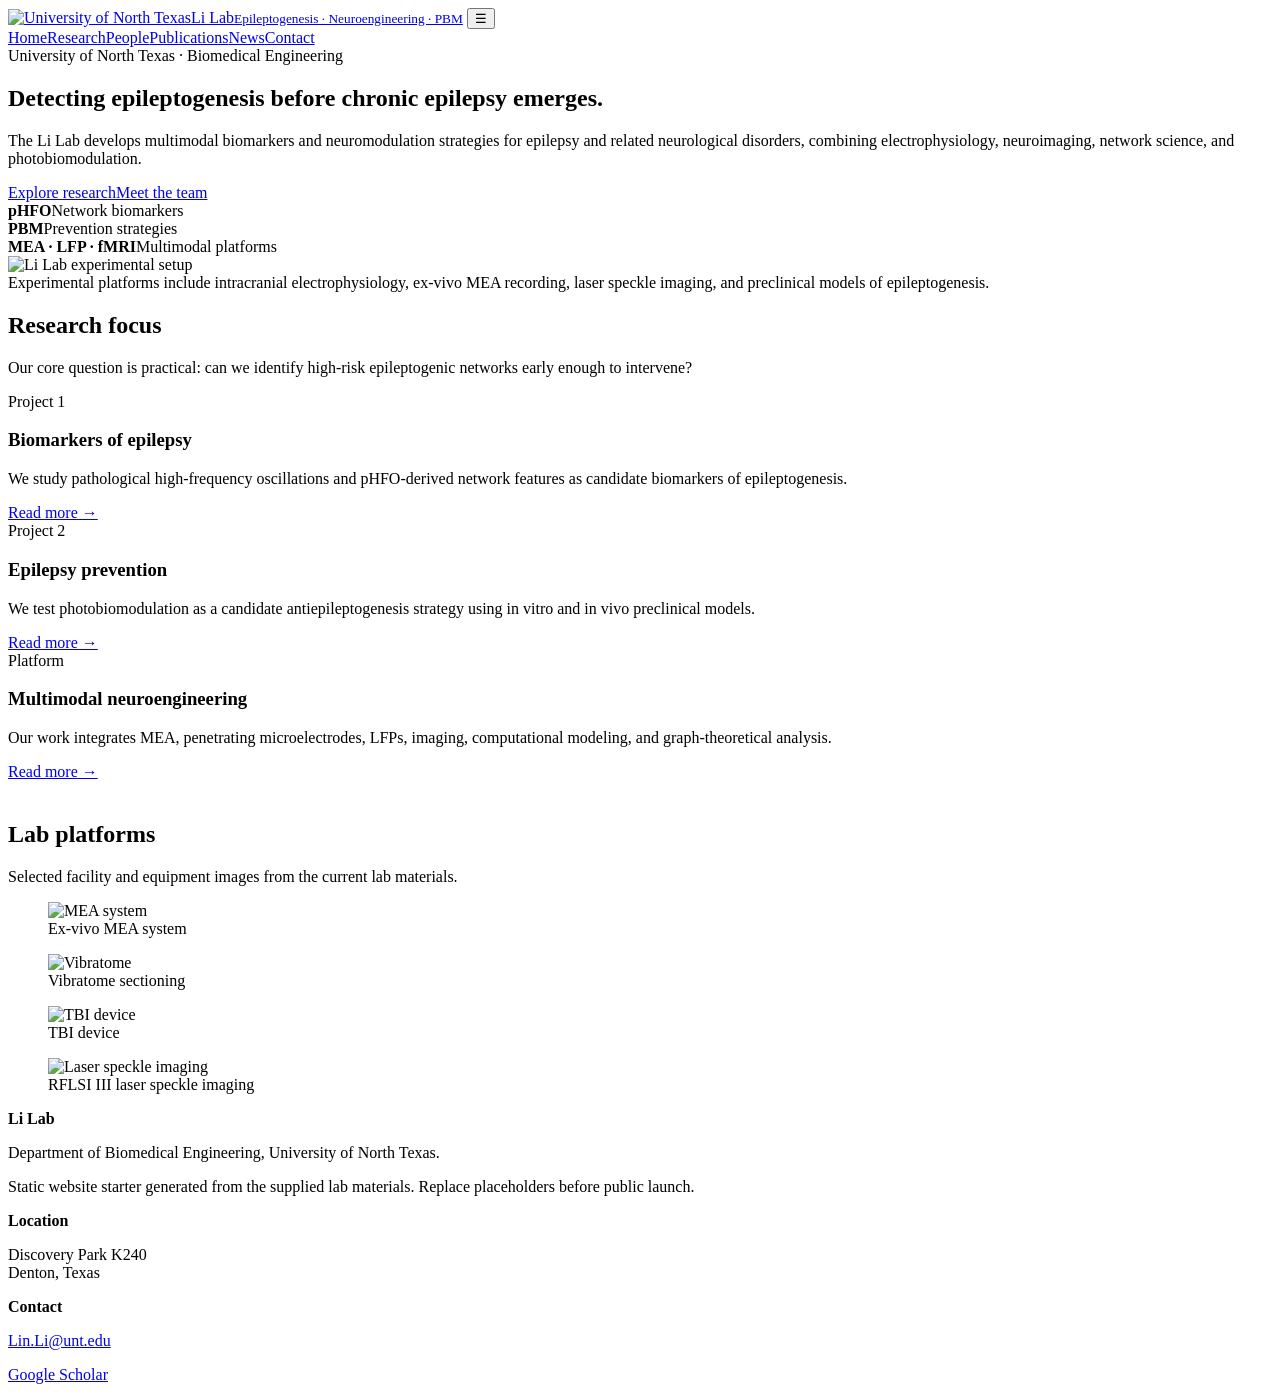
==== index.html @ 4afca135 "Initial Li Lab website" ====
<!doctype html>
<html lang="en">
<head>
  <meta charset="utf-8"><meta name="viewport" content="width=device-width, initial-scale=1">
  <title>Home | Li Lab</title>
  <meta name="description" content="Li Lab at the University of North Texas studies biomarkers and prevention strategies for epileptogenesis using electrophysiology, neuroimaging, network science, and photobiomodulation.">
  <link rel="stylesheet" href="assets/css/styles.css">
</head>
<body>
<header class="topbar">
  <div class="container nav">
    <a class="brand" href="index.html"><img src="assets/img/unt-logo.png" alt="University of North Texas"><span>Li Lab<small>Epileptogenesis · Neuroengineering · PBM</small></span></a>
    <button class="menu-toggle" aria-label="Open menu">☰</button>
    <nav class="links">
      <a href="index.html">Home</a><a href="research.html">Research</a><a href="people.html">People</a><a href="publications.html">Publications</a><a href="news.html">News</a><a href="contact.html">Contact</a>
    </nav>
  </div>
</header>

<main>
<section class="hero">
  <div class="container hero-grid">
    <div>
      <div class="eyebrow">University of North Texas · Biomedical Engineering</div>
      <h1>Detecting epileptogenesis before chronic epilepsy emerges.</h1>
      <p class="lead">The Li Lab develops multimodal biomarkers and neuromodulation strategies for epilepsy and related neurological disorders, combining electrophysiology, neuroimaging, network science, and photobiomodulation.</p>
      <div class="cta-row"><a class="btn primary" href="research.html">Explore research</a><a class="btn secondary" href="people.html">Meet the team</a></div>
      <div class="stats"><div class="stat"><b>pHFO</b><span>Network biomarkers</span></div><div class="stat"><b>PBM</b><span>Prevention strategies</span></div><div class="stat"><b>MEA · LFP · fMRI</b><span>Multimodal platforms</span></div></div>
    </div>
    <div class="hero-card"><img src="assets/img/laser-speckle-lab-1.jpg" alt="Li Lab experimental setup"><div class="caption">Experimental platforms include intracranial electrophysiology, ex-vivo MEA recording, laser speckle imaging, and preclinical models of epileptogenesis.</div></div>
  </div>
</section>
<section class="section">
  <div class="container section-title"><h2>Research focus</h2><p>Our core question is practical: can we identify high-risk epileptogenic networks early enough to intervene?</p></div>
  <div class="container cards">
    <article class="card"><span class="tag">Project 1</span><h3>Biomarkers of epilepsy</h3><p>We study pathological high-frequency oscillations and pHFO-derived network features as candidate biomarkers of epileptogenesis.</p><a href="research.html#phfo">Read more →</a></article>
    <article class="card"><span class="tag">Project 2</span><h3>Epilepsy prevention</h3><p>We test photobiomodulation as a candidate antiepileptogenesis strategy using in vitro and in vivo preclinical models.</p><a href="research.html#pbm">Read more →</a></article>
    <article class="card"><span class="tag">Platform</span><h3>Multimodal neuroengineering</h3><p>Our work integrates MEA, penetrating microelectrodes, LFPs, imaging, computational modeling, and graph-theoretical analysis.</p><a href="research.html#platforms">Read more →</a></article>
  </div>
</section>
<section class="section" style="padding-top:20px">
  <div class="container section-title"><h2>Lab platforms</h2><p>Selected facility and equipment images from the current lab materials.</p></div>
  <div class="container gallery">
    <figure><img src="assets/img/mea-system.jpg" alt="MEA system"><figcaption>Ex-vivo MEA system</figcaption></figure>
    <figure><img src="assets/img/vibratome.jpg" alt="Vibratome"><figcaption>Vibratome sectioning</figcaption></figure>
    <figure><img src="assets/img/tbi-device.jpg" alt="TBI device"><figcaption>TBI device</figcaption></figure>
    <figure><img src="assets/img/laser-speckle-system.png" alt="Laser speckle imaging"><figcaption>RFLSI III laser speckle imaging</figcaption></figure>
  </div>
</section>
</main>

<footer class="footer">
  <div class="container footer-grid">
    <div><b>Li Lab</b><p>Department of Biomedical Engineering, University of North Texas.</p><p class="small">Static website starter generated from the supplied lab materials. Replace placeholders before public launch.</p></div>
    <div><b>Location</b><p>Discovery Park K240<br>Denton, Texas</p></div>
    <div><b>Contact</b><p><a href="mailto:Lin.Li@unt.edu">Lin.Li@unt.edu</a></p><p><a href="https://scholar.google.com/citations?user=UkpTndkAAAAJ&hl=en">Google Scholar</a></p></div>
  </div>
</footer>
<script src="assets/js/main.js"></script>
</body></html>
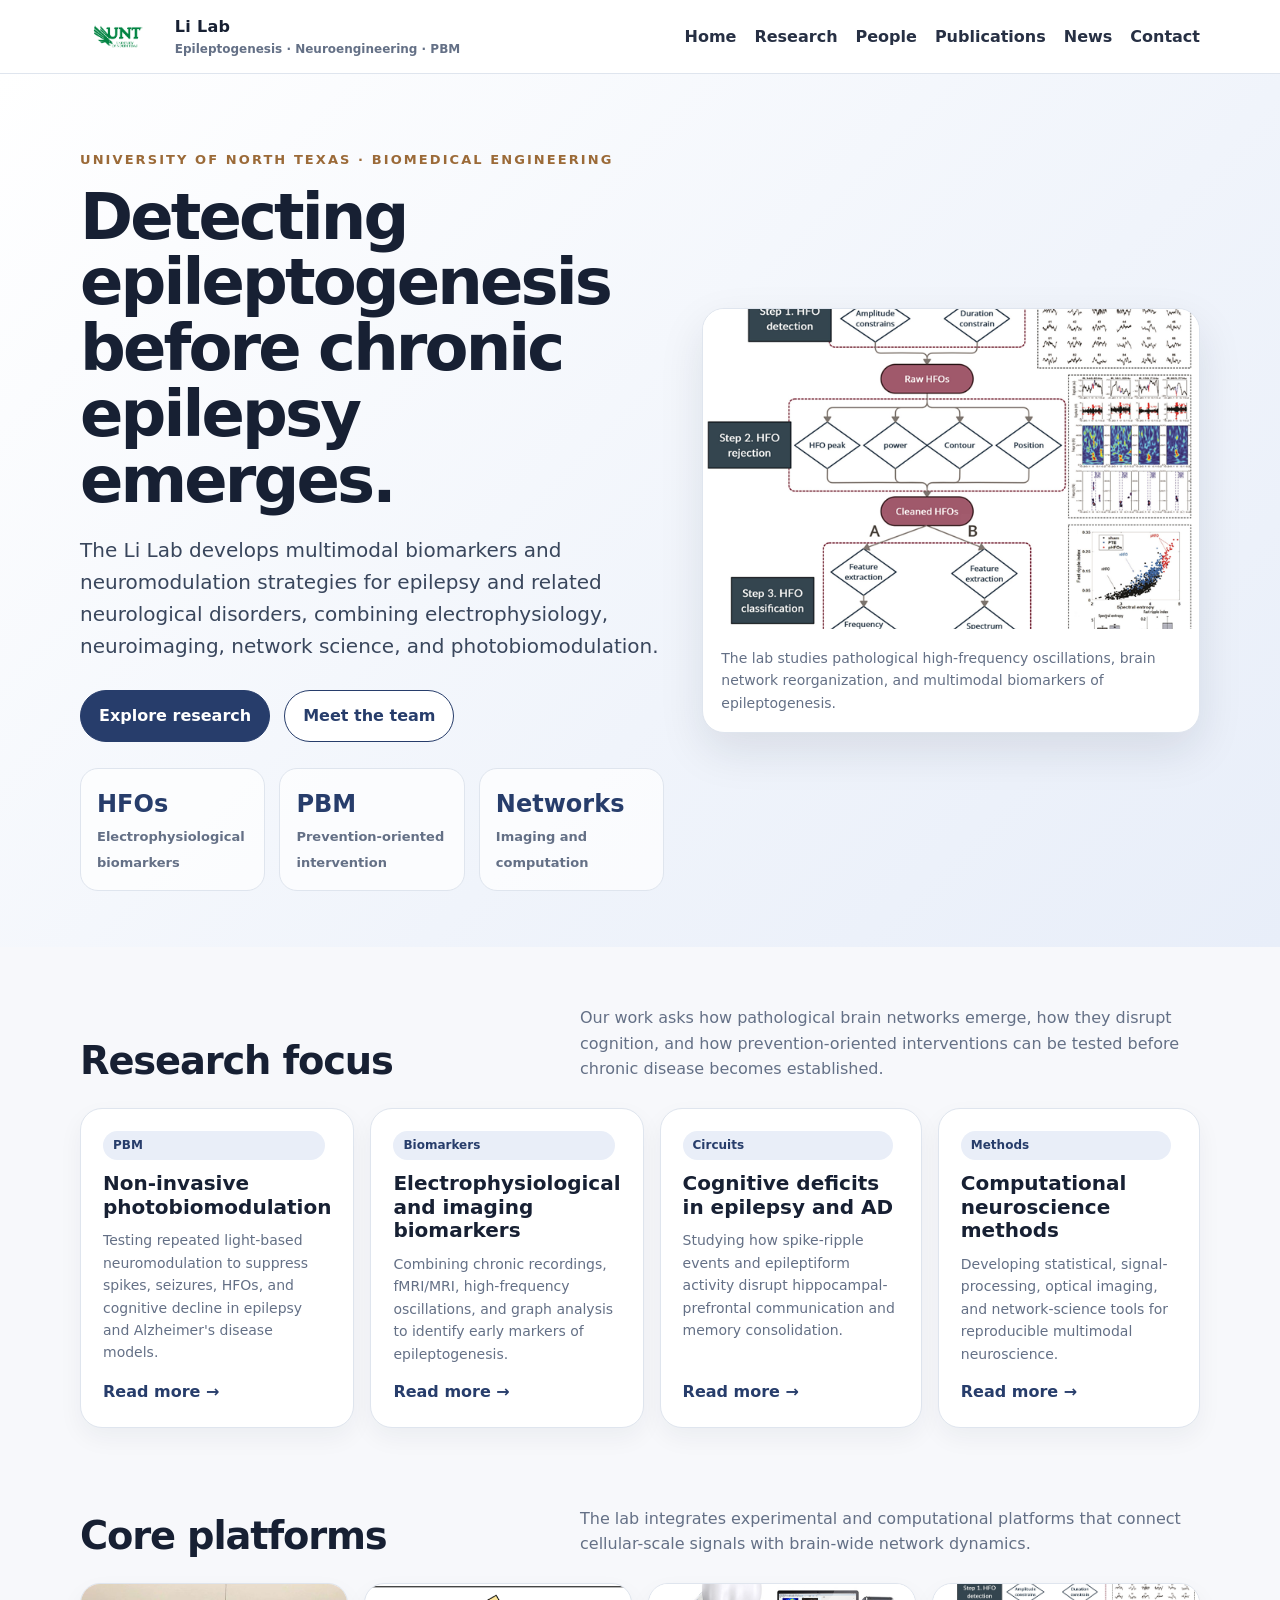
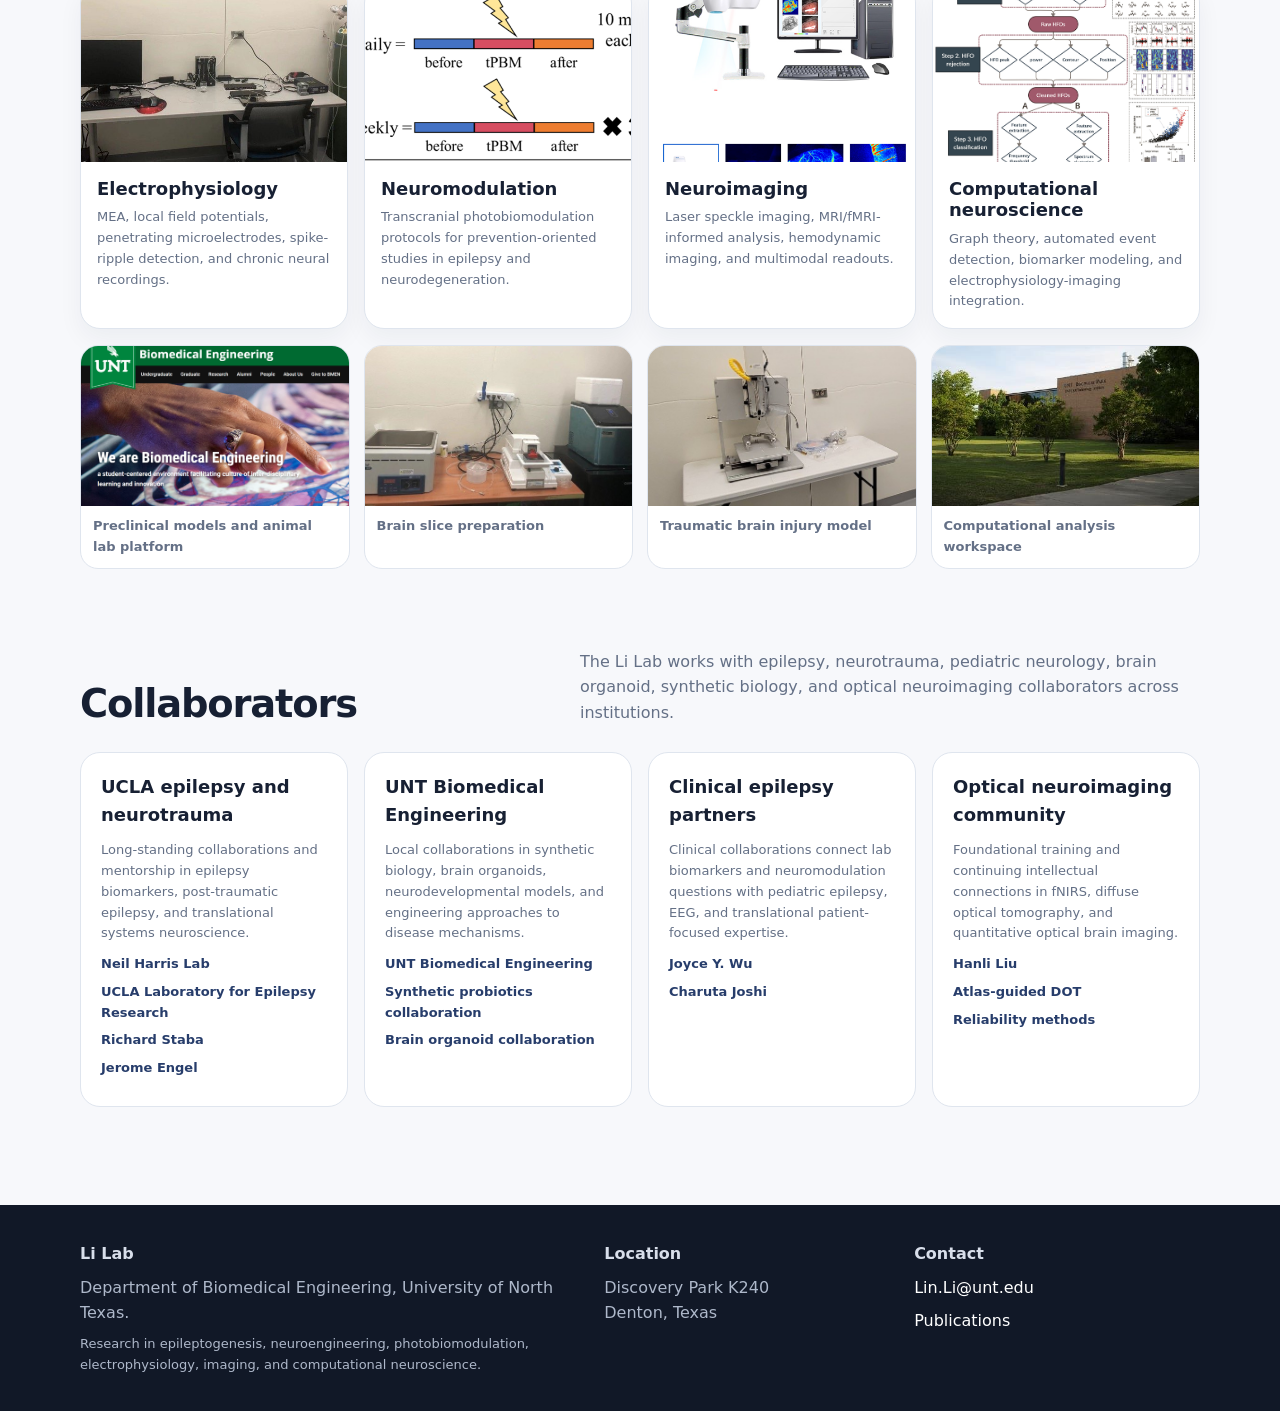
==== commit d789a5ed: "Add files via upload" ====
--- a/index.html
+++ b/index.html
@@ -3,8 +3,29 @@
 <head>
   <meta charset="utf-8"><meta name="viewport" content="width=device-width, initial-scale=1">
   <title>Home | Li Lab</title>
-  <meta name="description" content="Li Lab at the University of North Texas studies biomarkers and prevention strategies for epileptogenesis using electrophysiology, neuroimaging, network science, and photobiomodulation.">
+  <meta name="description" content="Li Lab at the University of North Texas develops neuroengineering approaches for epileptogenesis biomarkers, photobiomodulation, neuroimaging, electrophysiology, and computational neuroscience.">
   <link rel="stylesheet" href="assets/css/styles.css">
+  <style>
+    .home-section{padding:58px 0}
+    .focus-grid{display:grid;grid-template-columns:repeat(4,1fr);gap:16px}
+    .focus-card{background:white;border:1px solid var(--line);border-radius:var(--radius);padding:22px;box-shadow:0 10px 24px rgba(23,32,51,.05);display:flex;flex-direction:column;min-height:245px}
+    .focus-card h3{margin:6px 0 10px;font-size:20px;line-height:1.18}
+    .focus-card p{color:var(--muted);margin:0 0 14px;font-size:14px}
+    .focus-card a{margin-top:auto;font-weight:900}
+    .platform-grid{display:grid;grid-template-columns:repeat(4,1fr);gap:16px}
+    .platform{background:white;border:1px solid var(--line);border-radius:20px;overflow:hidden;box-shadow:0 10px 24px rgba(23,32,51,.05)}
+    .platform img{width:100%;height:178px;object-fit:cover;display:block}
+    .platform div{padding:16px}
+    .platform h3{font-size:18px;line-height:1.2;margin:0 0 8px}
+    .platform p{font-size:13px;color:var(--muted);margin:0}
+    .collab-grid{display:grid;grid-template-columns:repeat(4,1fr);gap:16px}
+    .collab{background:white;border:1px solid var(--line);border-radius:20px;padding:20px}
+    .collab h3{margin:0 0 10px;font-size:18px}
+    .collab p{margin:0 0 10px;color:var(--muted);font-size:13px}
+    .collab a{display:block;font-weight:800;font-size:13px;margin:7px 0}
+    @media (max-width:1020px){.focus-grid,.platform-grid,.collab-grid{grid-template-columns:repeat(2,1fr)}}
+    @media (max-width:560px){.focus-grid,.platform-grid,.collab-grid{grid-template-columns:1fr}.hero-card{display:none}}
+  </style>
 </head>
 <body>
 <header class="topbar">
@@ -25,36 +46,55 @@
       <h1>Detecting epileptogenesis before chronic epilepsy emerges.</h1>
       <p class="lead">The Li Lab develops multimodal biomarkers and neuromodulation strategies for epilepsy and related neurological disorders, combining electrophysiology, neuroimaging, network science, and photobiomodulation.</p>
       <div class="cta-row"><a class="btn primary" href="research.html">Explore research</a><a class="btn secondary" href="people.html">Meet the team</a></div>
-      <div class="stats"><div class="stat"><b>pHFO</b><span>Network biomarkers</span></div><div class="stat"><b>PBM</b><span>Prevention strategies</span></div><div class="stat"><b>MEA · LFP · fMRI</b><span>Multimodal platforms</span></div></div>
+      <div class="stats"><div class="stat"><b>HFOs</b><span>Electrophysiological biomarkers</span></div><div class="stat"><b>PBM</b><span>Prevention-oriented intervention</span></div><div class="stat"><b>Networks</b><span>Imaging and computation</span></div></div>
     </div>
-    <div class="hero-card"><img src="assets/img/laser-speckle-lab-1.jpg" alt="Li Lab experimental setup"><div class="caption">Experimental platforms include intracranial electrophysiology, ex-vivo MEA recording, laser speckle imaging, and preclinical models of epileptogenesis.</div></div>
+    <div class="hero-card"><img src="assets/img/phfo-network.png" alt="pHFO network analysis representing Li Lab research"><div class="caption">The lab studies pathological high-frequency oscillations, brain network reorganization, and multimodal biomarkers of epileptogenesis.</div></div>
   </div>
 </section>
-<section class="section">
-  <div class="container section-title"><h2>Research focus</h2><p>Our core question is practical: can we identify high-risk epileptogenic networks early enough to intervene?</p></div>
-  <div class="container cards">
-    <article class="card"><span class="tag">Project 1</span><h3>Biomarkers of epilepsy</h3><p>We study pathological high-frequency oscillations and pHFO-derived network features as candidate biomarkers of epileptogenesis.</p><a href="research.html#phfo">Read more →</a></article>
-    <article class="card"><span class="tag">Project 2</span><h3>Epilepsy prevention</h3><p>We test photobiomodulation as a candidate antiepileptogenesis strategy using in vitro and in vivo preclinical models.</p><a href="research.html#pbm">Read more →</a></article>
-    <article class="card"><span class="tag">Platform</span><h3>Multimodal neuroengineering</h3><p>Our work integrates MEA, penetrating microelectrodes, LFPs, imaging, computational modeling, and graph-theoretical analysis.</p><a href="research.html#platforms">Read more →</a></article>
+
+<section class="home-section">
+  <div class="container section-title"><h2>Research focus</h2><p>Our work asks how pathological brain networks emerge, how they disrupt cognition, and how prevention-oriented interventions can be tested before chronic disease becomes established.</p></div>
+  <div class="container focus-grid">
+    <article class="focus-card"><span class="tag">PBM</span><h3>Non-invasive photobiomodulation</h3><p>Testing repeated light-based neuromodulation to suppress spikes, seizures, HFOs, and cognitive decline in epilepsy and Alzheimer's disease models.</p><a href="research.html#pbm">Read more →</a></article>
+    <article class="focus-card"><span class="tag">Biomarkers</span><h3>Electrophysiological and imaging biomarkers</h3><p>Combining chronic recordings, fMRI/MRI, high-frequency oscillations, and graph analysis to identify early markers of epileptogenesis.</p><a href="research.html#biomarkers">Read more →</a></article>
+    <article class="focus-card"><span class="tag">Circuits</span><h3>Cognitive deficits in epilepsy and AD</h3><p>Studying how spike-ripple events and epileptiform activity disrupt hippocampal-prefrontal communication and memory consolidation.</p><a href="research.html#cognition">Read more →</a></article>
+    <article class="focus-card"><span class="tag">Methods</span><h3>Computational neuroscience methods</h3><p>Developing statistical, signal-processing, optical imaging, and network-science tools for reproducible multimodal neuroscience.</p><a href="research.html#methods">Read more →</a></article>
   </div>
 </section>
-<section class="section" style="padding-top:20px">
-  <div class="container section-title"><h2>Lab platforms</h2><p>Selected facility and equipment images from the current lab materials.</p></div>
-  <div class="container gallery">
-    <figure><img src="assets/img/mea-system.jpg" alt="MEA system"><figcaption>Ex-vivo MEA system</figcaption></figure>
-    <figure><img src="assets/img/vibratome.jpg" alt="Vibratome"><figcaption>Vibratome sectioning</figcaption></figure>
-    <figure><img src="assets/img/tbi-device.jpg" alt="TBI device"><figcaption>TBI device</figcaption></figure>
-    <figure><img src="assets/img/laser-speckle-system.png" alt="Laser speckle imaging"><figcaption>RFLSI III laser speckle imaging</figcaption></figure>
+
+<section class="home-section" style="padding-top:20px">
+  <div class="container section-title"><h2>Core platforms</h2><p>The lab integrates experimental and computational platforms that connect cellular-scale signals with brain-wide network dynamics.</p></div>
+  <div class="container platform-grid">
+    <article class="platform"><img src="assets/img/mea-system.jpg" alt="Multi-electrode array electrophysiology system"><div><h3>Electrophysiology</h3><p>MEA, local field potentials, penetrating microelectrodes, spike-ripple detection, and chronic neural recordings.</p></div></article>
+    <article class="platform"><img src="assets/img/pbm-timeline.png" alt="Photobiomodulation timeline"><div><h3>Neuromodulation</h3><p>Transcranial photobiomodulation protocols for prevention-oriented studies in epilepsy and neurodegeneration.</p></div></article>
+    <article class="platform"><img src="assets/img/laser-speckle-system.png" alt="Laser speckle neuroimaging system"><div><h3>Neuroimaging</h3><p>Laser speckle imaging, MRI/fMRI-informed analysis, hemodynamic imaging, and multimodal readouts.</p></div></article>
+    <article class="platform"><img src="assets/img/phfo-network.png" alt="Computational brain network analysis"><div><h3>Computational neuroscience</h3><p>Graph theory, automated event detection, biomarker modeling, and electrophysiology-imaging integration.</p></div></article>
+  </div>
+  <div class="container gallery" style="margin-top:16px">
+    <figure><img src="assets/img/animal-lab-1.png" alt="Preclinical laboratory setup"><figcaption>Preclinical models and animal lab platform</figcaption></figure>
+    <figure><img src="assets/img/vibratome.jpg" alt="Vibratome"><figcaption>Brain slice preparation</figcaption></figure>
+    <figure><img src="assets/img/tbi-device.jpg" alt="TBI device"><figcaption>Traumatic brain injury model</figcaption></figure>
+    <figure><img src="assets/img/lab-computer-1.jpg" alt="Computational workstation"><figcaption>Computational analysis workspace</figcaption></figure>
+  </div>
+</section>
+
+<section class="home-section" style="padding-top:22px">
+  <div class="container section-title"><h2>Collaborators</h2><p>The Li Lab works with epilepsy, neurotrauma, pediatric neurology, brain organoid, synthetic biology, and optical neuroimaging collaborators across institutions.</p></div>
+  <div class="container collab-grid">
+    <article class="collab"><h3>UCLA epilepsy and neurotrauma</h3><p>Long-standing collaborations and mentorship in epilepsy biomarkers, post-traumatic epilepsy, and translational systems neuroscience.</p><a href="https://neilharrislab.dgsom.ucla.edu/">Neil Harris Lab</a><a href="https://labs.dgsom.ucla.edu/nerl/pages/">UCLA Laboratory for Epilepsy Research</a><a href="https://profiles.ucla.edu/richard.staba">Richard Staba</a><a href="https://profiles.ucla.edu/jerome.engel">Jerome Engel</a></article>
+    <article class="collab"><h3>UNT Biomedical Engineering</h3><p>Local collaborations in synthetic biology, brain organoids, neurodevelopmental models, and engineering approaches to disease mechanisms.</p><a href="https://engineering.unt.edu/bmen/">UNT Biomedical Engineering</a><a href="https://doi.org/10.1016/j.isci.2025.113027">Synthetic probiotics collaboration</a><a href="https://doi.org/10.64898/2026.03.15.711882">Brain organoid collaboration</a></article>
+    <article class="collab"><h3>Clinical epilepsy partners</h3><p>Clinical collaborations connect lab biomarkers and neuromodulation questions with pediatric epilepsy, EEG, and translational patient-focused expertise.</p><a href="https://www.feinberg.northwestern.edu/faculty-profiles/az/profile.html?xid=49253">Joyce Y. Wu</a><a href="https://utswmed.org/doctors/charuta-joshi/">Charuta Joshi</a></article>
+    <article class="collab"><h3>Optical neuroimaging community</h3><p>Foundational training and continuing intellectual connections in fNIRS, diffuse optical tomography, and quantitative optical brain imaging.</p><a href="https://www.uta.edu/academics/faculty/profile?user=hanli">Hanli Liu</a><a href="https://doi.org/10.1002/hbm.22459">Atlas-guided DOT</a><a href="https://doi.org/10.1117/1.jbo.20.5.050801">Reliability methods</a></article>
   </div>
 </section>
 </main>
 
 <footer class="footer">
   <div class="container footer-grid">
-    <div><b>Li Lab</b><p>Department of Biomedical Engineering, University of North Texas.</p><p class="small">Static website starter generated from the supplied lab materials. Replace placeholders before public launch.</p></div>
+    <div><b>Li Lab</b><p>Department of Biomedical Engineering, University of North Texas.</p><p class="small">Research in epileptogenesis, neuroengineering, photobiomodulation, electrophysiology, imaging, and computational neuroscience.</p></div>
     <div><b>Location</b><p>Discovery Park K240<br>Denton, Texas</p></div>
-    <div><b>Contact</b><p><a href="mailto:Lin.Li@unt.edu">Lin.Li@unt.edu</a></p><p><a href="https://scholar.google.com/citations?user=UkpTndkAAAAJ&hl=en">Google Scholar</a></p></div>
+    <div><b>Contact</b><p><a href="mailto:Lin.Li@unt.edu">Lin.Li@unt.edu</a></p><p><a href="publications.html">Publications</a></p></div>
   </div>
 </footer>
 <script src="assets/js/main.js"></script>
-</body></html>+</body></html>
--- a/assets/css/styles.css
+++ b/assets/css/styles.css
@@ -0,0 +1,29 @@
+
+:root{
+  --bg:#f7f8fb; --panel:#ffffff; --ink:#172033; --muted:#647086; --line:#dfe5ee;
+  --brand:#273d6b; --brand2:#5b78b5; --accent:#9b6a38; --soft:#e9eef8;
+  --radius:22px; --shadow:0 18px 45px rgba(23,32,51,.10);
+}
+*{box-sizing:border-box} html{scroll-behavior:smooth}
+body{margin:0;font-family:Inter,ui-sans-serif,system-ui,-apple-system,BlinkMacSystemFont,"Segoe UI",sans-serif;color:var(--ink);background:var(--bg);line-height:1.6}
+a{color:var(--brand);text-decoration:none} a:hover{text-decoration:underline}
+.container{width:min(1120px,92vw);margin:0 auto}.narrow{width:min(860px,92vw);margin:0 auto}
+.topbar{position:sticky;top:0;z-index:50;background:rgba(255,255,255,.92);backdrop-filter:blur(14px);border-bottom:1px solid var(--line)}
+.nav{display:flex;align-items:center;justify-content:space-between;gap:24px;padding:14px 0}.brand{display:flex;align-items:center;gap:12px;font-weight:800;letter-spacing:.02em;color:var(--ink)}
+.brand img{height:36px;width:auto}.brand span small{display:block;font-weight:600;color:var(--muted);font-size:12px;letter-spacing:0}
+.links{display:flex;align-items:center;gap:18px;font-weight:650}.links a{color:#273044}.menu-toggle{display:none;border:1px solid var(--line);background:white;padding:8px 10px;border-radius:12px}
+.hero{padding:76px 0 56px;background:linear-gradient(135deg,#fff 0%,#f0f4fb 60%,#e8eef9 100%)}
+.hero-grid{display:grid;grid-template-columns:1.08fr .92fr;gap:38px;align-items:center}.eyebrow{text-transform:uppercase;letter-spacing:.16em;color:var(--accent);font-size:13px;font-weight:800;margin-bottom:14px}
+h1{font-size:clamp(38px,5vw,64px);line-height:1.03;margin:0 0 20px;letter-spacing:-.045em} .lead{font-size:20px;color:#39465c;margin:0 0 28px;max-width:760px}
+.cta-row{display:flex;gap:14px;flex-wrap:wrap}.btn{display:inline-flex;align-items:center;justify-content:center;border-radius:999px;padding:12px 18px;border:1px solid var(--brand);font-weight:800}.btn.primary{background:var(--brand);color:white}.btn.secondary{background:white;color:var(--brand)}
+.hero-card{background:var(--panel);border:1px solid var(--line);border-radius:var(--radius);box-shadow:var(--shadow);overflow:hidden}.hero-card img{width:100%;height:320px;object-fit:cover;display:block}.hero-card .caption{padding:18px;color:var(--muted);font-size:14px}
+.stats{display:grid;grid-template-columns:repeat(3,1fr);gap:14px;margin-top:26px}.stat{background:rgba(255,255,255,.72);border:1px solid var(--line);padding:16px;border-radius:18px}.stat b{font-size:24px;color:var(--brand);display:block}.stat span{font-size:13px;color:var(--muted);font-weight:650}
+.section{padding:64px 0}.section-title{display:flex;justify-content:space-between;align-items:end;gap:20px;margin-bottom:26px}.section-title h2{font-size:clamp(28px,3vw,42px);line-height:1.1;margin:0;letter-spacing:-.03em}.section-title p{max-width:620px;color:var(--muted);margin:0}
+.cards{display:grid;grid-template-columns:repeat(3,1fr);gap:18px}.card{background:var(--panel);border:1px solid var(--line);border-radius:var(--radius);padding:24px;box-shadow:0 10px 24px rgba(23,32,51,.05)}.card h3{margin:0 0 10px;font-size:21px}.card p{color:var(--muted);margin:0 0 14px}.tag{display:inline-block;background:var(--soft);color:var(--brand);font-weight:800;font-size:12px;border-radius:999px;padding:5px 10px;margin:0 6px 6px 0}
+.gallery{display:grid;grid-template-columns:repeat(4,1fr);gap:14px}.gallery figure{margin:0;background:white;border:1px solid var(--line);border-radius:18px;overflow:hidden}.gallery img{width:100%;height:160px;object-fit:cover;display:block}.gallery figcaption{font-size:13px;color:var(--muted);padding:10px 12px;font-weight:650}
+.people-grid{display:grid;grid-template-columns:repeat(4,1fr);gap:18px}.person{background:white;border:1px solid var(--line);border-radius:20px;padding:16px}.person img,.avatar{width:100%;aspect-ratio:1/1;object-fit:cover;border-radius:16px;background:linear-gradient(135deg,var(--soft),#fff);display:flex;align-items:center;justify-content:center;font-size:38px;font-weight:900;color:var(--brand)}.person h3{font-size:18px;margin:12px 0 2px}.person p{margin:0;color:var(--muted);font-size:14px}.role{font-weight:800;color:var(--accent)!important;text-transform:uppercase;letter-spacing:.08em;font-size:12px!important;margin-top:8px!important}
+.split{display:grid;grid-template-columns:1fr 1fr;gap:26px;align-items:start}.panel{background:white;border:1px solid var(--line);border-radius:var(--radius);padding:26px}.panel h2,.panel h3{margin-top:0}.list{padding-left:18px;color:var(--muted)}.pub{padding:16px 0;border-bottom:1px solid var(--line)}.pub:last-child{border-bottom:none}.pub b{display:block}.pub span{display:block;color:var(--muted);font-size:14px;margin-top:4px}
+.news-item{display:grid;grid-template-columns:120px 1fr;gap:18px;padding:18px 0;border-bottom:1px solid var(--line)}.date{font-weight:900;color:var(--accent)}
+.footer{background:#111827;color:#d8deea;padding:36px 0;margin-top:40px}.footer-grid{display:grid;grid-template-columns:1.4fr .8fr .8fr;gap:24px}.footer a{color:#fff}.footer p{color:#aeb8ca;margin:8px 0 0}.small{font-size:13px;color:var(--muted)}
+@media (max-width:880px){.hero-grid,.split{grid-template-columns:1fr}.cards,.people-grid{grid-template-columns:repeat(2,1fr)}.gallery{grid-template-columns:repeat(2,1fr)}.links{display:none;position:absolute;left:4vw;right:4vw;top:66px;background:white;border:1px solid var(--line);border-radius:18px;padding:16px;box-shadow:var(--shadow);flex-direction:column;align-items:flex-start}.links.open{display:flex}.menu-toggle{display:block}.stats{grid-template-columns:1fr}.footer-grid{grid-template-columns:1fr}}
+@media (max-width:560px){.cards,.people-grid,.gallery{grid-template-columns:1fr}.news-item{grid-template-columns:1fr}.hero-card img{height:230px}}
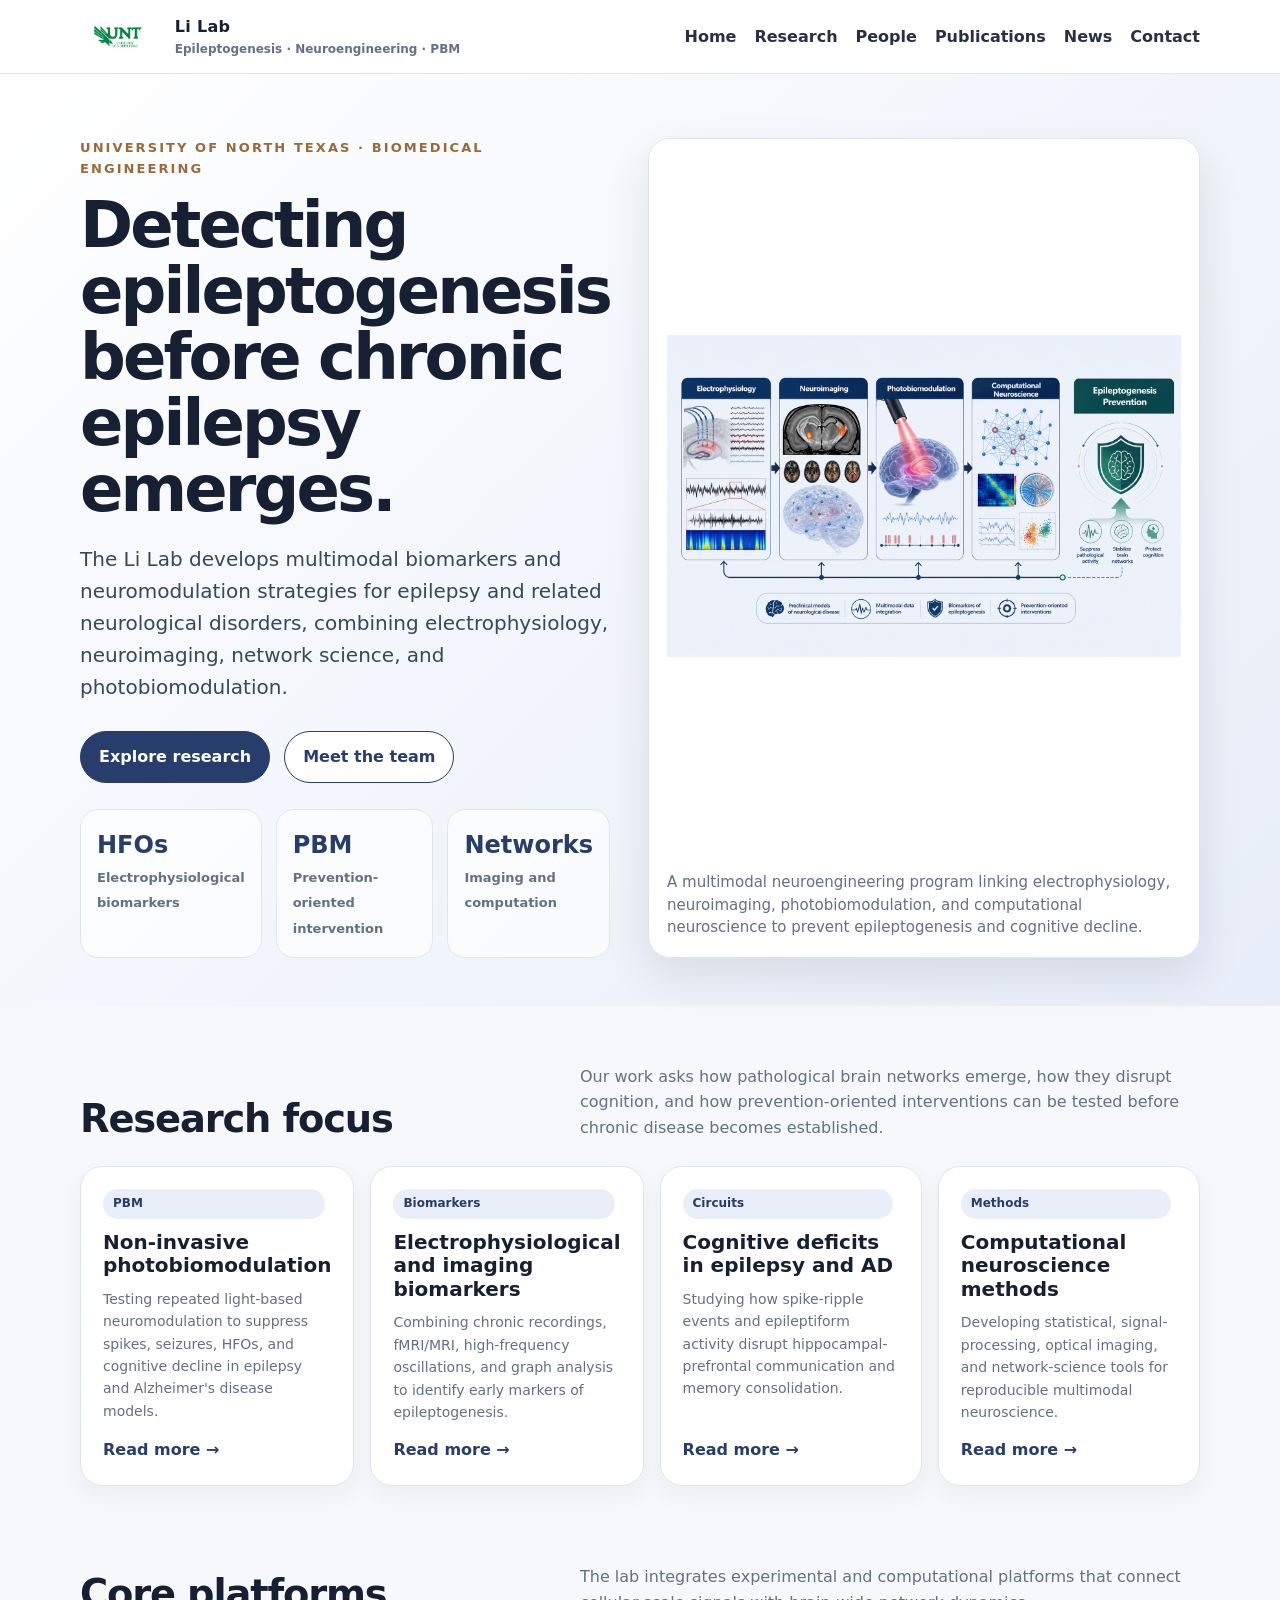
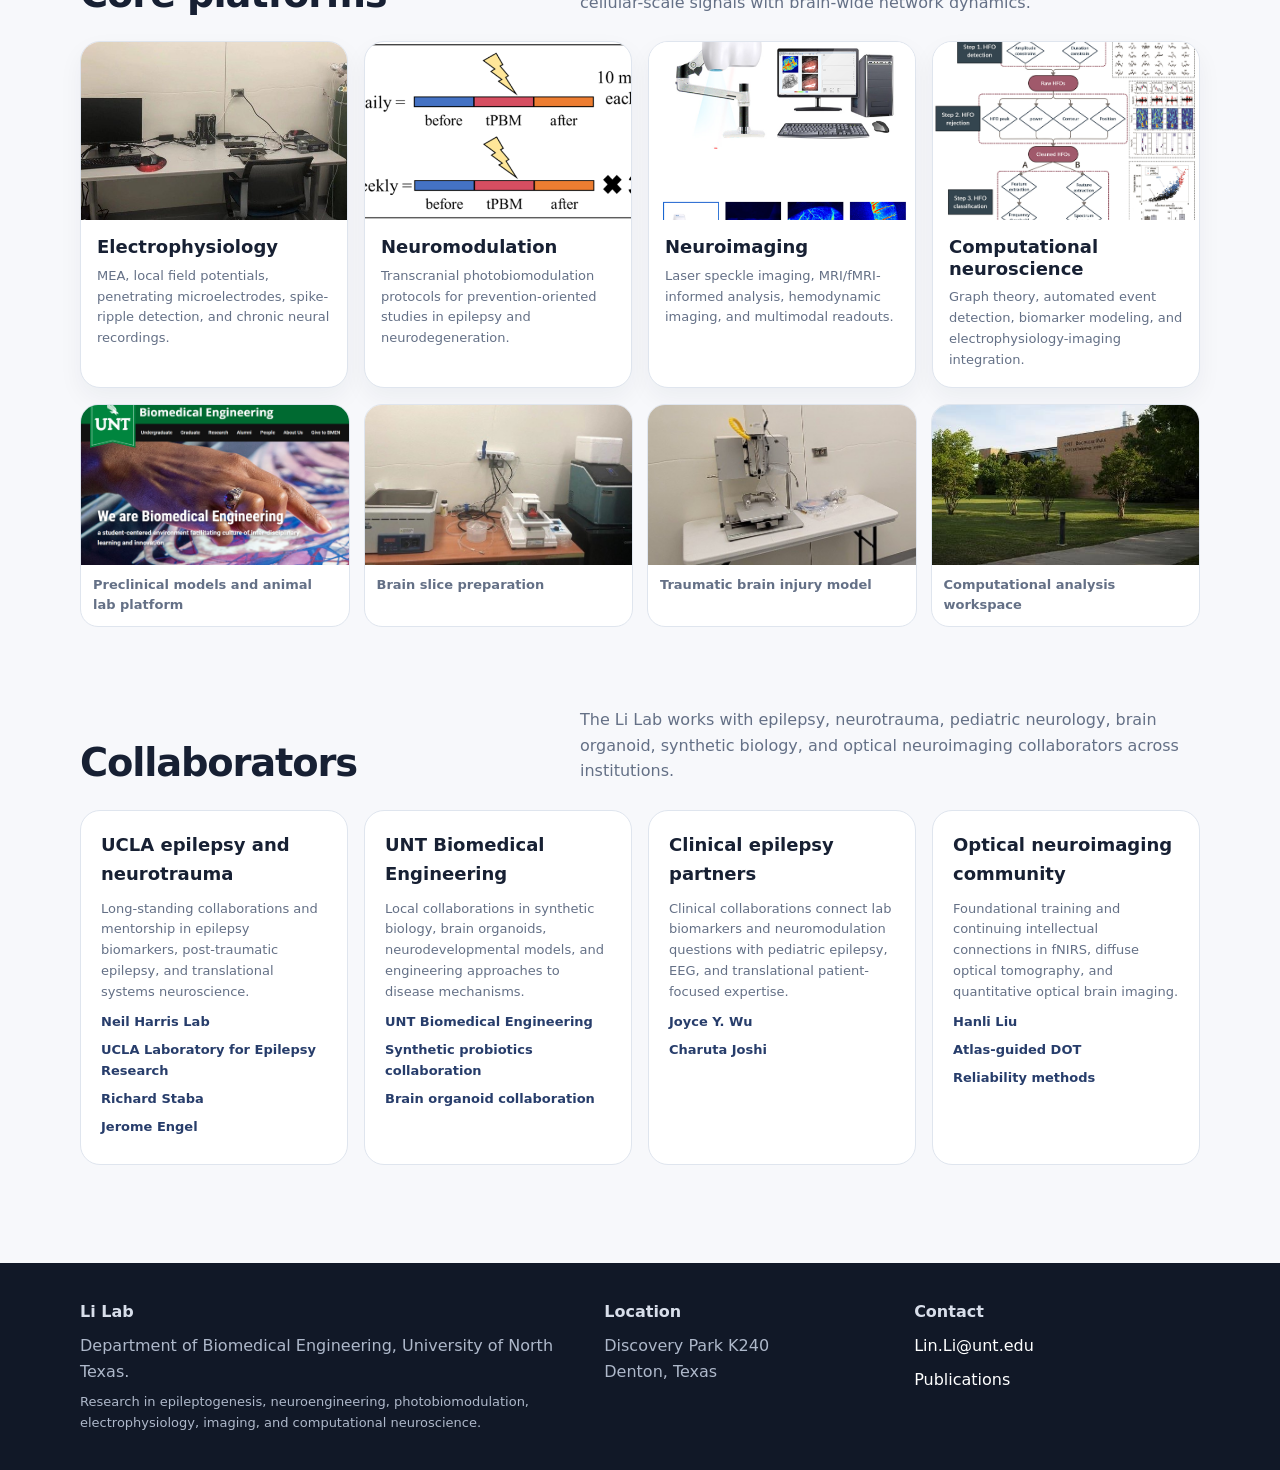
==== commit dceaf59b: "Add files via upload" ====
--- a/index.html
+++ b/index.html
@@ -6,6 +6,11 @@
   <meta name="description" content="Li Lab at the University of North Texas develops neuroengineering approaches for epileptogenesis biomarkers, photobiomodulation, neuroimaging, electrophysiology, and computational neuroscience.">
   <link rel="stylesheet" href="assets/css/styles.css">
   <style>
+    .hero{padding:64px 0 48px}
+    .hero-grid{grid-template-columns:.92fr 1.08fr;align-items:stretch}
+    .hero-card.overview-card{display:flex;flex-direction:column;min-height:620px}
+    .hero-card.overview-card img{height:auto;min-height:520px;flex:1;object-fit:contain;background:#fff;padding:18px}
+    .hero-card.overview-card .caption{font-size:15px;line-height:1.5}
     .home-section{padding:58px 0}
     .focus-grid{display:grid;grid-template-columns:repeat(4,1fr);gap:16px}
     .focus-card{background:white;border:1px solid var(--line);border-radius:var(--radius);padding:22px;box-shadow:0 10px 24px rgba(23,32,51,.05);display:flex;flex-direction:column;min-height:245px}
@@ -23,7 +28,7 @@
     .collab h3{margin:0 0 10px;font-size:18px}
     .collab p{margin:0 0 10px;color:var(--muted);font-size:13px}
     .collab a{display:block;font-weight:800;font-size:13px;margin:7px 0}
-    @media (max-width:1020px){.focus-grid,.platform-grid,.collab-grid{grid-template-columns:repeat(2,1fr)}}
+    @media (max-width:1020px){.hero-grid{grid-template-columns:1fr}.hero-card.overview-card{min-height:auto}.hero-card.overview-card img{min-height:340px}.focus-grid,.platform-grid,.collab-grid{grid-template-columns:repeat(2,1fr)}}
     @media (max-width:560px){.focus-grid,.platform-grid,.collab-grid{grid-template-columns:1fr}.hero-card{display:none}}
   </style>
 </head>
@@ -48,7 +53,7 @@
       <div class="cta-row"><a class="btn primary" href="research.html">Explore research</a><a class="btn secondary" href="people.html">Meet the team</a></div>
       <div class="stats"><div class="stat"><b>HFOs</b><span>Electrophysiological biomarkers</span></div><div class="stat"><b>PBM</b><span>Prevention-oriented intervention</span></div><div class="stat"><b>Networks</b><span>Imaging and computation</span></div></div>
     </div>
-    <div class="hero-card"><img src="assets/img/phfo-network.png" alt="pHFO network analysis representing Li Lab research"><div class="caption">The lab studies pathological high-frequency oscillations, brain network reorganization, and multimodal biomarkers of epileptogenesis.</div></div>
+    <div class="hero-card overview-card"><img src="assets/img/li-lab-research-overview.png" alt="Li Lab research overview integrating electrophysiology, neuroimaging, photobiomodulation, and computational neuroscience"><div class="caption">A multimodal neuroengineering program linking electrophysiology, neuroimaging, photobiomodulation, and computational neuroscience to prevent epileptogenesis and cognitive decline.</div></div>
   </div>
 </section>
 
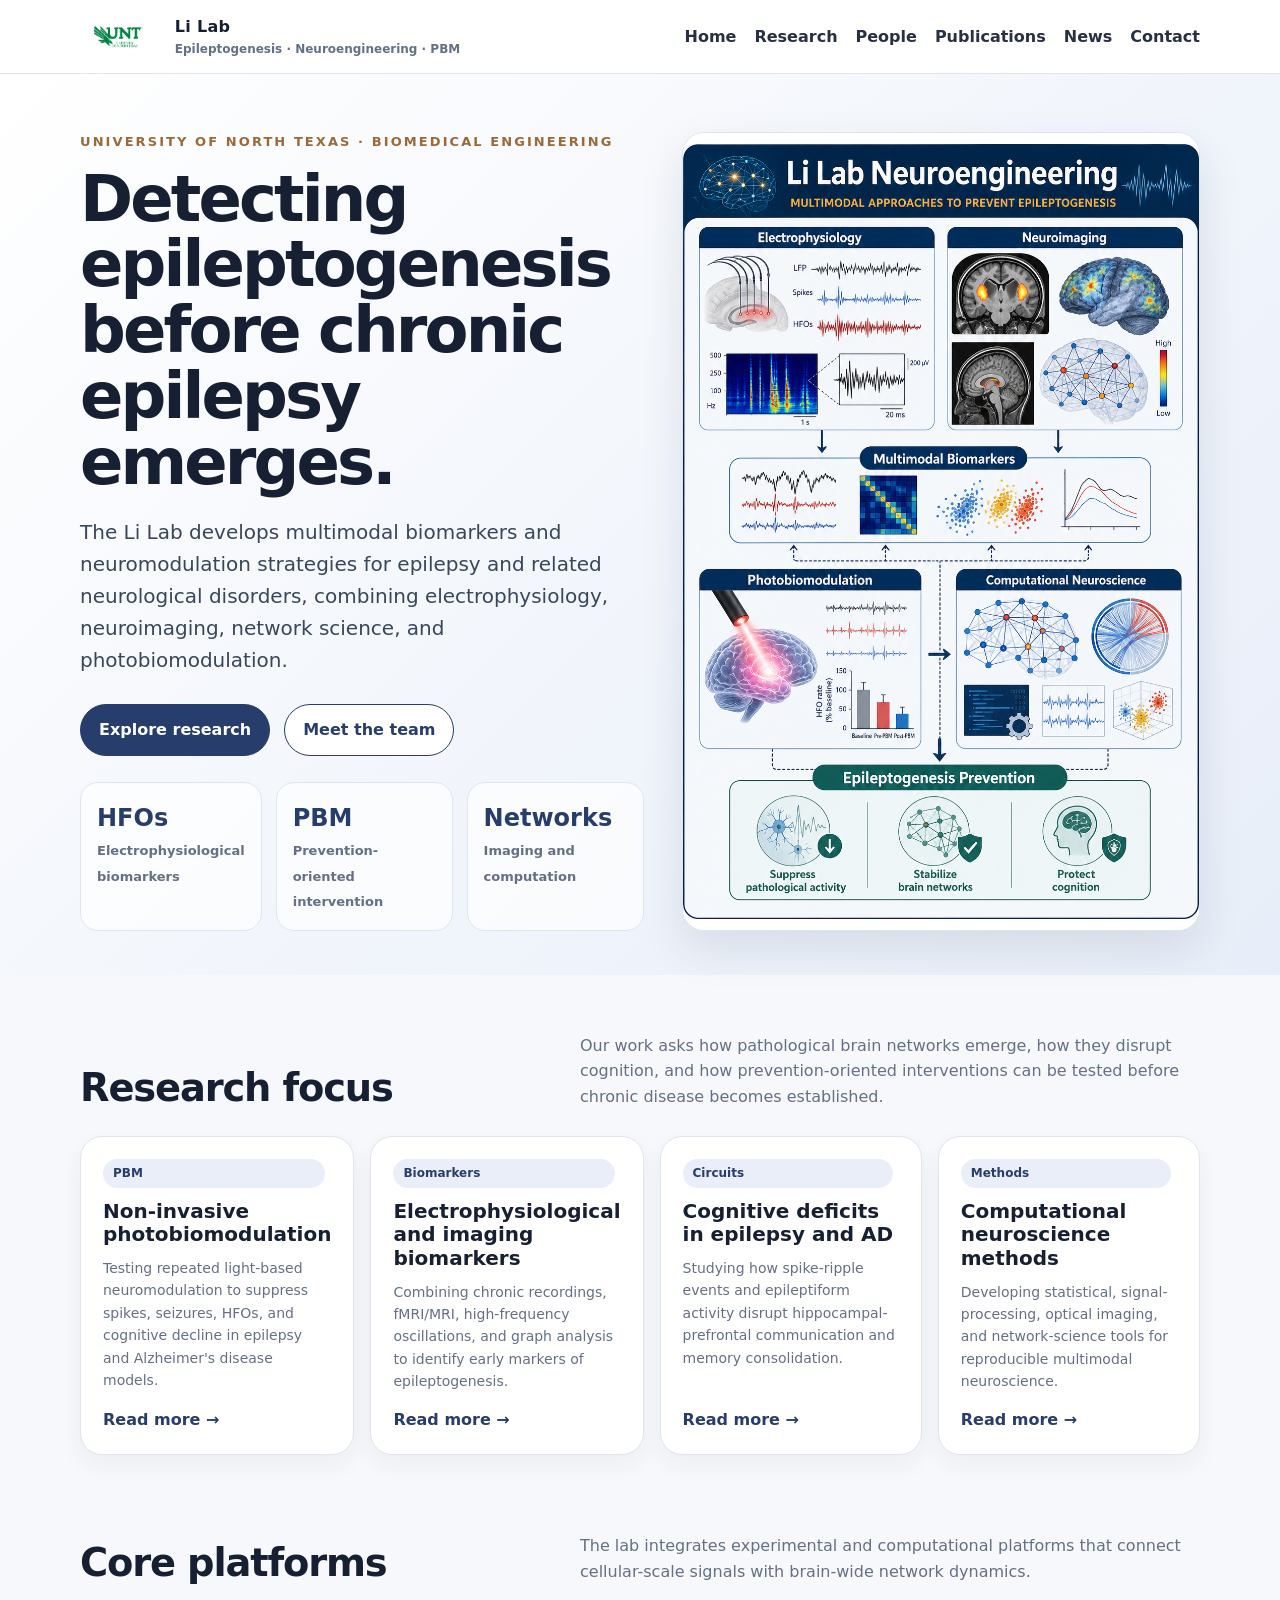
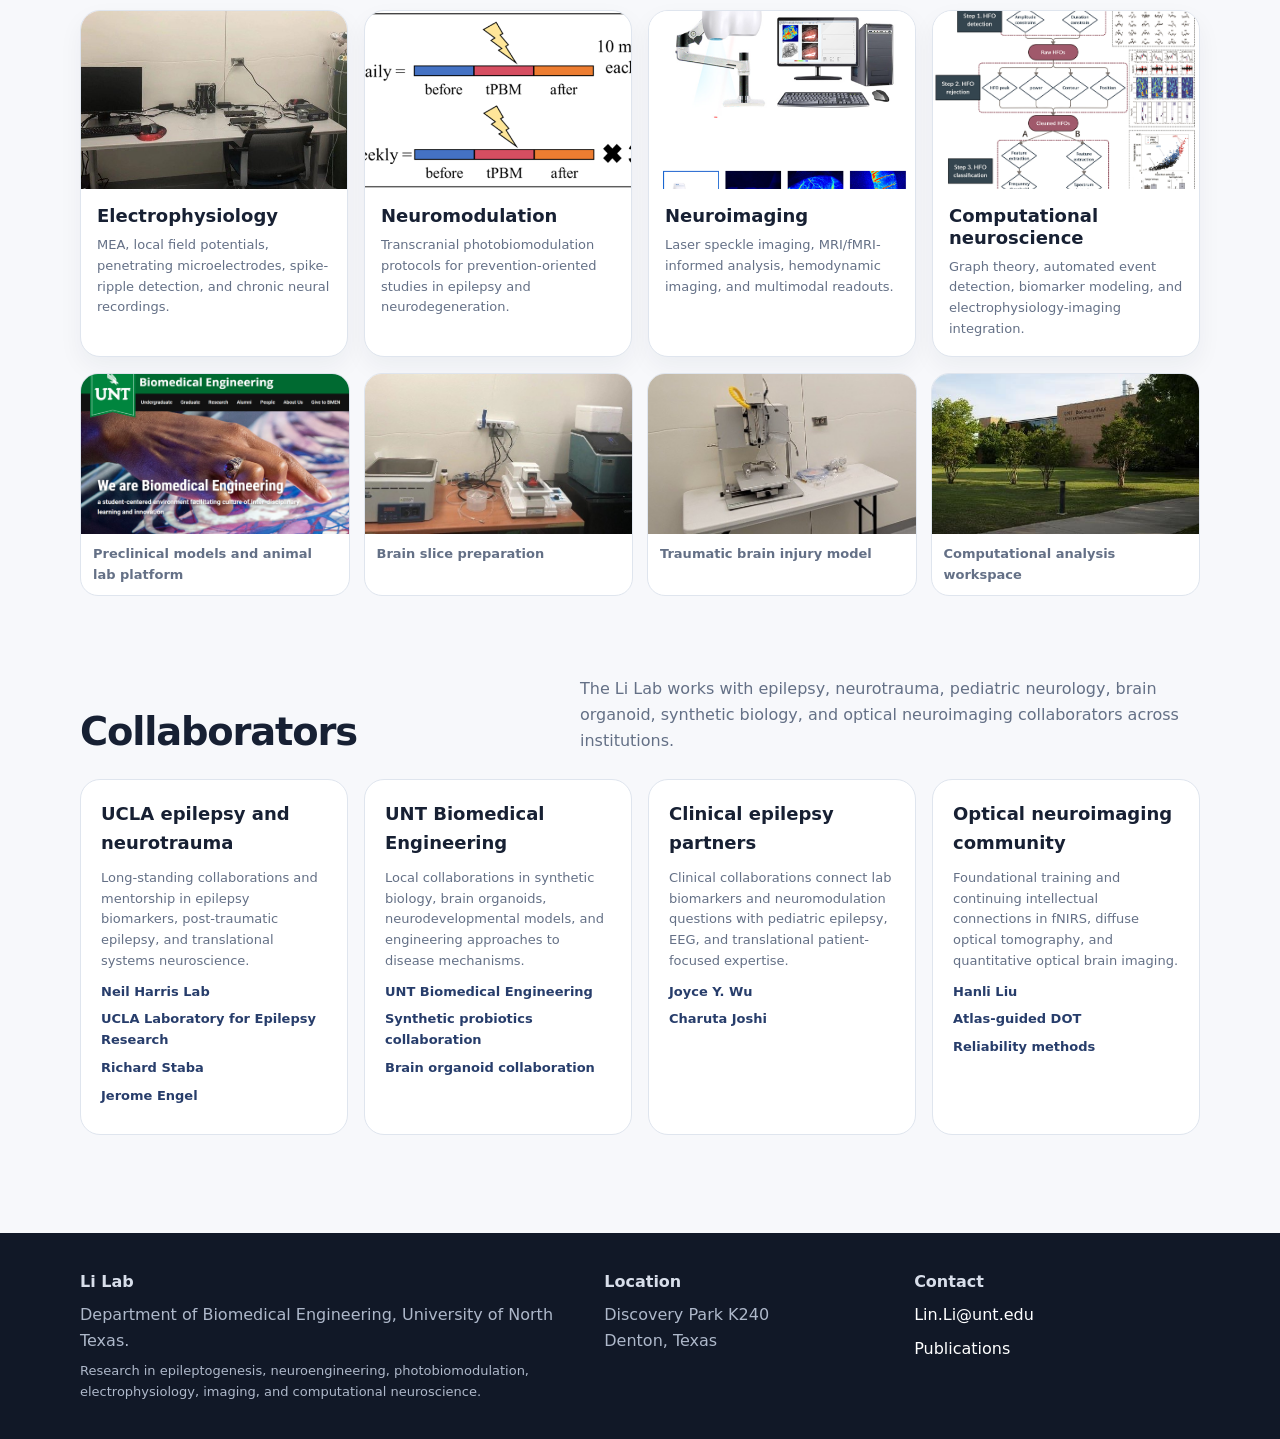
==== commit 3d1fa2e5: "Add files via upload" ====
--- a/index.html
+++ b/index.html
@@ -6,11 +6,10 @@
   <meta name="description" content="Li Lab at the University of North Texas develops neuroengineering approaches for epileptogenesis biomarkers, photobiomodulation, neuroimaging, electrophysiology, and computational neuroscience.">
   <link rel="stylesheet" href="assets/css/styles.css">
   <style>
-    .hero{padding:64px 0 48px}
-    .hero-grid{grid-template-columns:.92fr 1.08fr;align-items:stretch}
-    .hero-card.overview-card{display:flex;flex-direction:column;min-height:620px}
-    .hero-card.overview-card img{height:auto;min-height:520px;flex:1;object-fit:contain;background:#fff;padding:18px}
-    .hero-card.overview-card .caption{font-size:15px;line-height:1.5}
+    .hero{padding:58px 0 44px}
+    .hero-grid{grid-template-columns:1fr .92fr;align-items:stretch}
+    .hero-card.overview-card{display:flex;min-height:720px;background:white}
+    .hero-card.overview-card img{width:100%;height:100%;min-height:720px;object-fit:contain;background:white;padding:0}
     .home-section{padding:58px 0}
     .focus-grid{display:grid;grid-template-columns:repeat(4,1fr);gap:16px}
     .focus-card{background:white;border:1px solid var(--line);border-radius:var(--radius);padding:22px;box-shadow:0 10px 24px rgba(23,32,51,.05);display:flex;flex-direction:column;min-height:245px}
@@ -28,7 +27,7 @@
     .collab h3{margin:0 0 10px;font-size:18px}
     .collab p{margin:0 0 10px;color:var(--muted);font-size:13px}
     .collab a{display:block;font-weight:800;font-size:13px;margin:7px 0}
-    @media (max-width:1020px){.hero-grid{grid-template-columns:1fr}.hero-card.overview-card{min-height:auto}.hero-card.overview-card img{min-height:340px}.focus-grid,.platform-grid,.collab-grid{grid-template-columns:repeat(2,1fr)}}
+    @media (max-width:1020px){.hero-grid{grid-template-columns:1fr}.hero-card.overview-card{min-height:auto}.hero-card.overview-card img{min-height:520px}.focus-grid,.platform-grid,.collab-grid{grid-template-columns:repeat(2,1fr)}}
     @media (max-width:560px){.focus-grid,.platform-grid,.collab-grid{grid-template-columns:1fr}.hero-card{display:none}}
   </style>
 </head>
@@ -53,7 +52,7 @@
       <div class="cta-row"><a class="btn primary" href="research.html">Explore research</a><a class="btn secondary" href="people.html">Meet the team</a></div>
       <div class="stats"><div class="stat"><b>HFOs</b><span>Electrophysiological biomarkers</span></div><div class="stat"><b>PBM</b><span>Prevention-oriented intervention</span></div><div class="stat"><b>Networks</b><span>Imaging and computation</span></div></div>
     </div>
-    <div class="hero-card overview-card"><img src="assets/img/li-lab-research-overview.png" alt="Li Lab research overview integrating electrophysiology, neuroimaging, photobiomodulation, and computational neuroscience"><div class="caption">A multimodal neuroengineering program linking electrophysiology, neuroimaging, photobiomodulation, and computational neuroscience to prevent epileptogenesis and cognitive decline.</div></div>
+    <div class="hero-card overview-card"><img src="assets/img/li-lab-research-overview-portrait.png" alt="Li Lab research overview integrating electrophysiology, neuroimaging, photobiomodulation, computational neuroscience, multimodal biomarkers, and epileptogenesis prevention"></div>
   </div>
 </section>
 
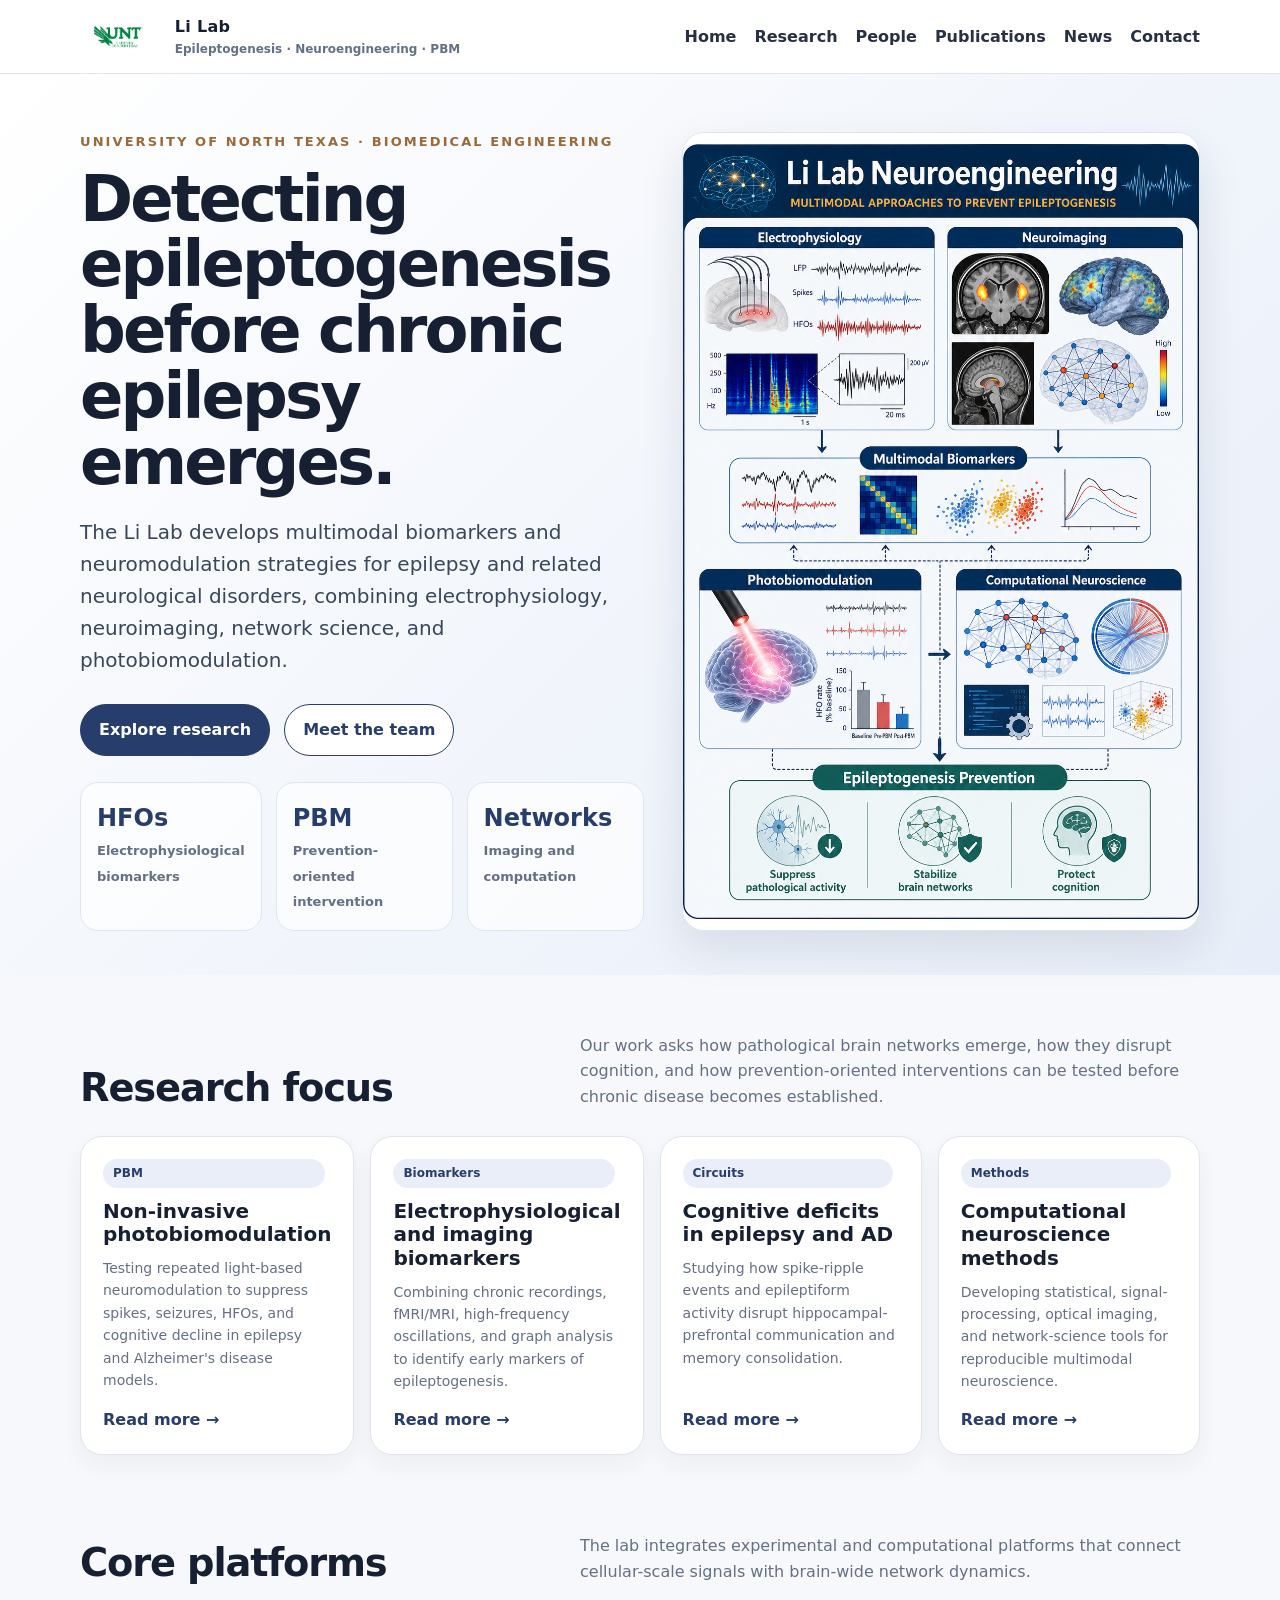
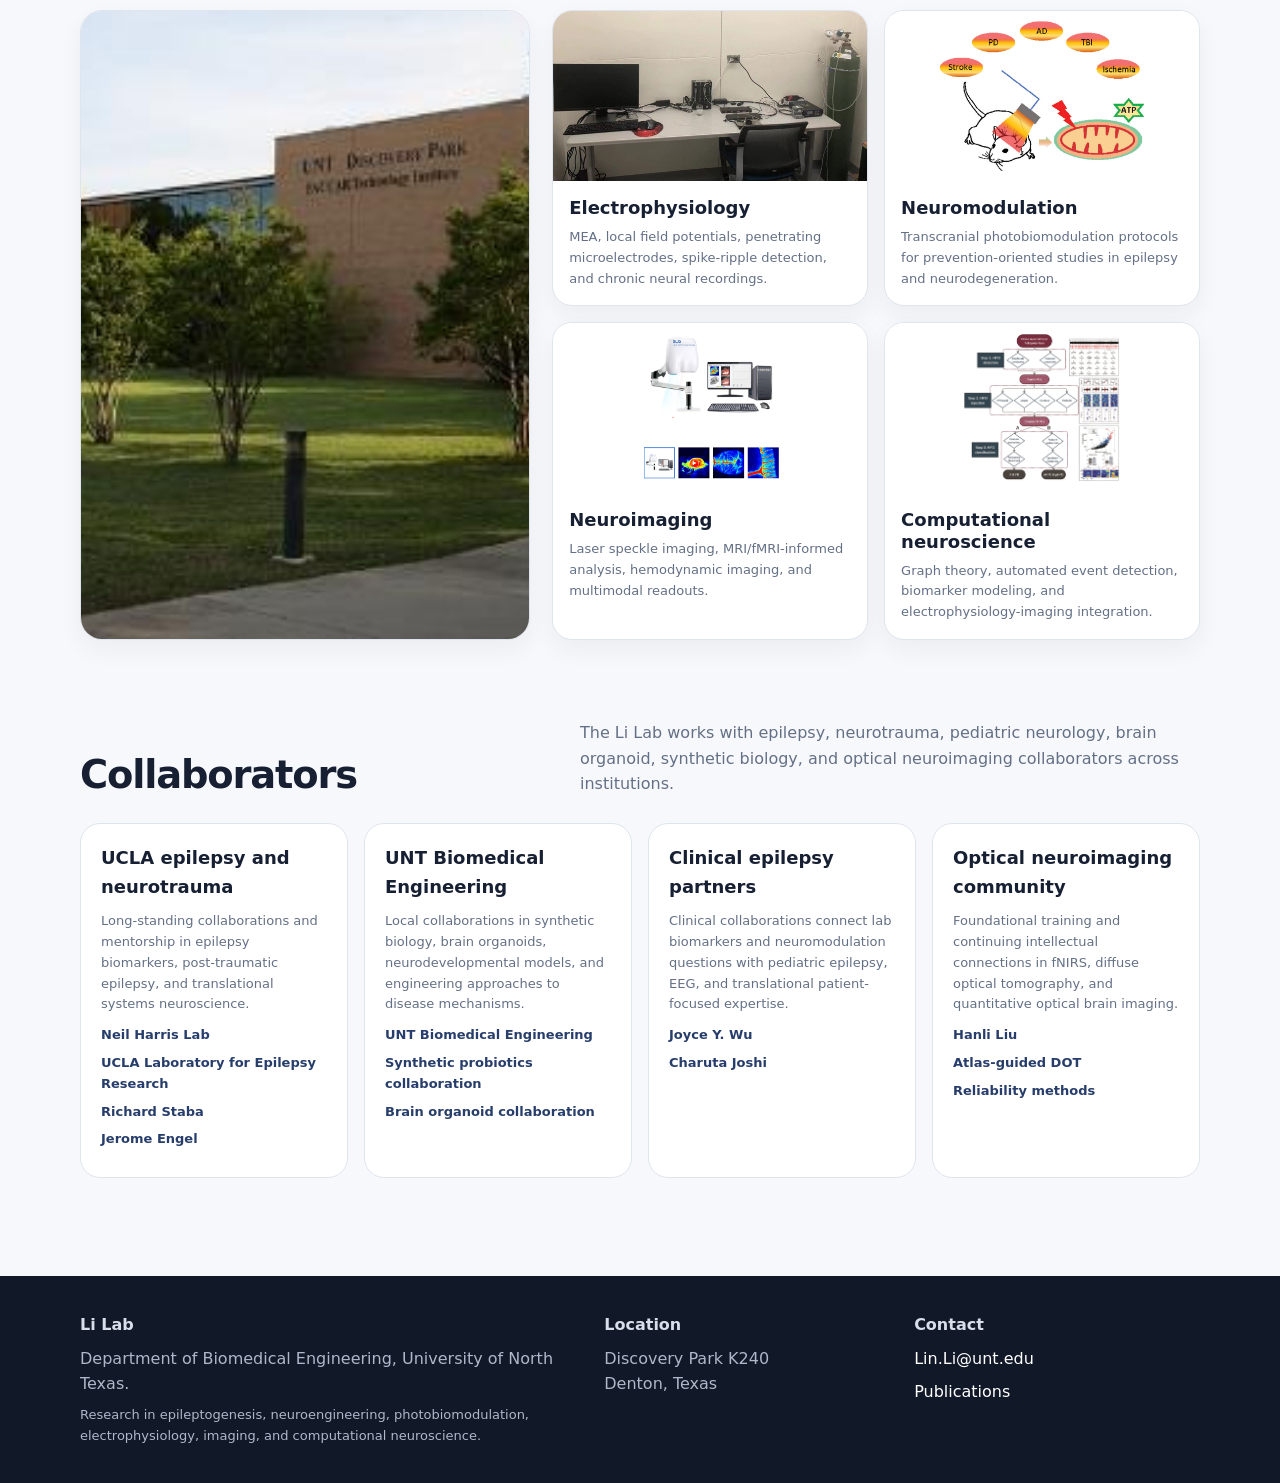
==== commit f0e1143f: "Add files via upload" ====
--- a/index.html
+++ b/index.html
@@ -16,9 +16,16 @@
     .focus-card h3{margin:6px 0 10px;font-size:20px;line-height:1.18}
     .focus-card p{color:var(--muted);margin:0 0 14px;font-size:14px}
     .focus-card a{margin-top:auto;font-weight:900}
-    .platform-grid{display:grid;grid-template-columns:repeat(4,1fr);gap:16px}
+    .platform-layout{display:grid;grid-template-columns:.82fr 1.18fr;gap:22px;align-items:stretch}
+    .platform-campus{background:white;border:1px solid var(--line);border-radius:22px;overflow:hidden;box-shadow:0 10px 24px rgba(23,32,51,.05);min-height:520px}
+    .platform-campus img{width:100%;height:100%;object-fit:cover;display:block}
+    .platform-campus div{padding:18px 20px}
+    .platform-campus h3{font-size:20px;margin:0 0 8px}
+    .platform-campus p{font-size:14px;color:var(--muted);margin:0}
+    .platform-grid{display:grid;grid-template-columns:repeat(2,1fr);gap:16px}
     .platform{background:white;border:1px solid var(--line);border-radius:20px;overflow:hidden;box-shadow:0 10px 24px rgba(23,32,51,.05)}
-    .platform img{width:100%;height:178px;object-fit:cover;display:block}
+    .platform img{width:100%;height:170px;object-fit:cover;display:block;background:white}
+    .platform img.contain{object-fit:contain;padding:10px}
     .platform div{padding:16px}
     .platform h3{font-size:18px;line-height:1.2;margin:0 0 8px}
     .platform p{font-size:13px;color:var(--muted);margin:0}
@@ -27,7 +34,7 @@
     .collab h3{margin:0 0 10px;font-size:18px}
     .collab p{margin:0 0 10px;color:var(--muted);font-size:13px}
     .collab a{display:block;font-weight:800;font-size:13px;margin:7px 0}
-    @media (max-width:1020px){.hero-grid{grid-template-columns:1fr}.hero-card.overview-card{min-height:auto}.hero-card.overview-card img{min-height:520px}.focus-grid,.platform-grid,.collab-grid{grid-template-columns:repeat(2,1fr)}}
+    @media (max-width:1020px){.hero-grid{grid-template-columns:1fr}.hero-card.overview-card{min-height:auto}.hero-card.overview-card img{min-height:520px}.platform-layout{grid-template-columns:1fr}.platform-campus{min-height:320px}.focus-grid,.platform-grid,.collab-grid{grid-template-columns:repeat(2,1fr)}}
     @media (max-width:560px){.focus-grid,.platform-grid,.collab-grid{grid-template-columns:1fr}.hero-card{display:none}}
   </style>
 </head>
@@ -68,17 +75,14 @@
 
 <section class="home-section" style="padding-top:20px">
   <div class="container section-title"><h2>Core platforms</h2><p>The lab integrates experimental and computational platforms that connect cellular-scale signals with brain-wide network dynamics.</p></div>
-  <div class="container platform-grid">
-    <article class="platform"><img src="assets/img/mea-system.jpg" alt="Multi-electrode array electrophysiology system"><div><h3>Electrophysiology</h3><p>MEA, local field potentials, penetrating microelectrodes, spike-ripple detection, and chronic neural recordings.</p></div></article>
-    <article class="platform"><img src="assets/img/pbm-timeline.png" alt="Photobiomodulation timeline"><div><h3>Neuromodulation</h3><p>Transcranial photobiomodulation protocols for prevention-oriented studies in epilepsy and neurodegeneration.</p></div></article>
-    <article class="platform"><img src="assets/img/laser-speckle-system.png" alt="Laser speckle neuroimaging system"><div><h3>Neuroimaging</h3><p>Laser speckle imaging, MRI/fMRI-informed analysis, hemodynamic imaging, and multimodal readouts.</p></div></article>
-    <article class="platform"><img src="assets/img/phfo-network.png" alt="Computational brain network analysis"><div><h3>Computational neuroscience</h3><p>Graph theory, automated event detection, biomarker modeling, and electrophysiology-imaging integration.</p></div></article>
-  </div>
-  <div class="container gallery" style="margin-top:16px">
-    <figure><img src="assets/img/animal-lab-1.png" alt="Preclinical laboratory setup"><figcaption>Preclinical models and animal lab platform</figcaption></figure>
-    <figure><img src="assets/img/vibratome.jpg" alt="Vibratome"><figcaption>Brain slice preparation</figcaption></figure>
-    <figure><img src="assets/img/tbi-device.jpg" alt="TBI device"><figcaption>Traumatic brain injury model</figcaption></figure>
-    <figure><img src="assets/img/lab-computer-1.jpg" alt="Computational workstation"><figcaption>Computational analysis workspace</figcaption></figure>
+  <div class="container platform-layout">
+    <article class="platform-campus"><img src="assets/img/lab-computer-1.jpg" alt="UNT Discovery Park campus and Biomedical Engineering environment"><div><h3>UNT Discovery Park</h3><p>Li Lab is based in UNT Biomedical Engineering at Discovery Park, where experimental neuroscience, engineering design, and computational analysis are integrated in a shared research environment.</p></div></article>
+    <div class="platform-grid">
+      <article class="platform"><img src="assets/img/mea-system.jpg" alt="Multi-electrode array electrophysiology system"><div><h3>Electrophysiology</h3><p>MEA, local field potentials, penetrating microelectrodes, spike-ripple detection, and chronic neural recordings.</p></div></article>
+      <article class="platform"><img class="contain" src="assets/img/neuromodulation-pbm-model.png" alt="Photobiomodulation neuromodulation model"><div><h3>Neuromodulation</h3><p>Transcranial photobiomodulation protocols for prevention-oriented studies in epilepsy and neurodegeneration.</p></div></article>
+      <article class="platform"><img class="contain" src="assets/img/laser-speckle-system.png" alt="Laser speckle neuroimaging system"><div><h3>Neuroimaging</h3><p>Laser speckle imaging, MRI/fMRI-informed analysis, hemodynamic imaging, and multimodal readouts.</p></div></article>
+      <article class="platform"><img class="contain" src="assets/img/phfo-network.png" alt="Computational brain network analysis"><div><h3>Computational neuroscience</h3><p>Graph theory, automated event detection, biomarker modeling, and electrophysiology-imaging integration.</p></div></article>
+    </div>
   </div>
 </section>
 
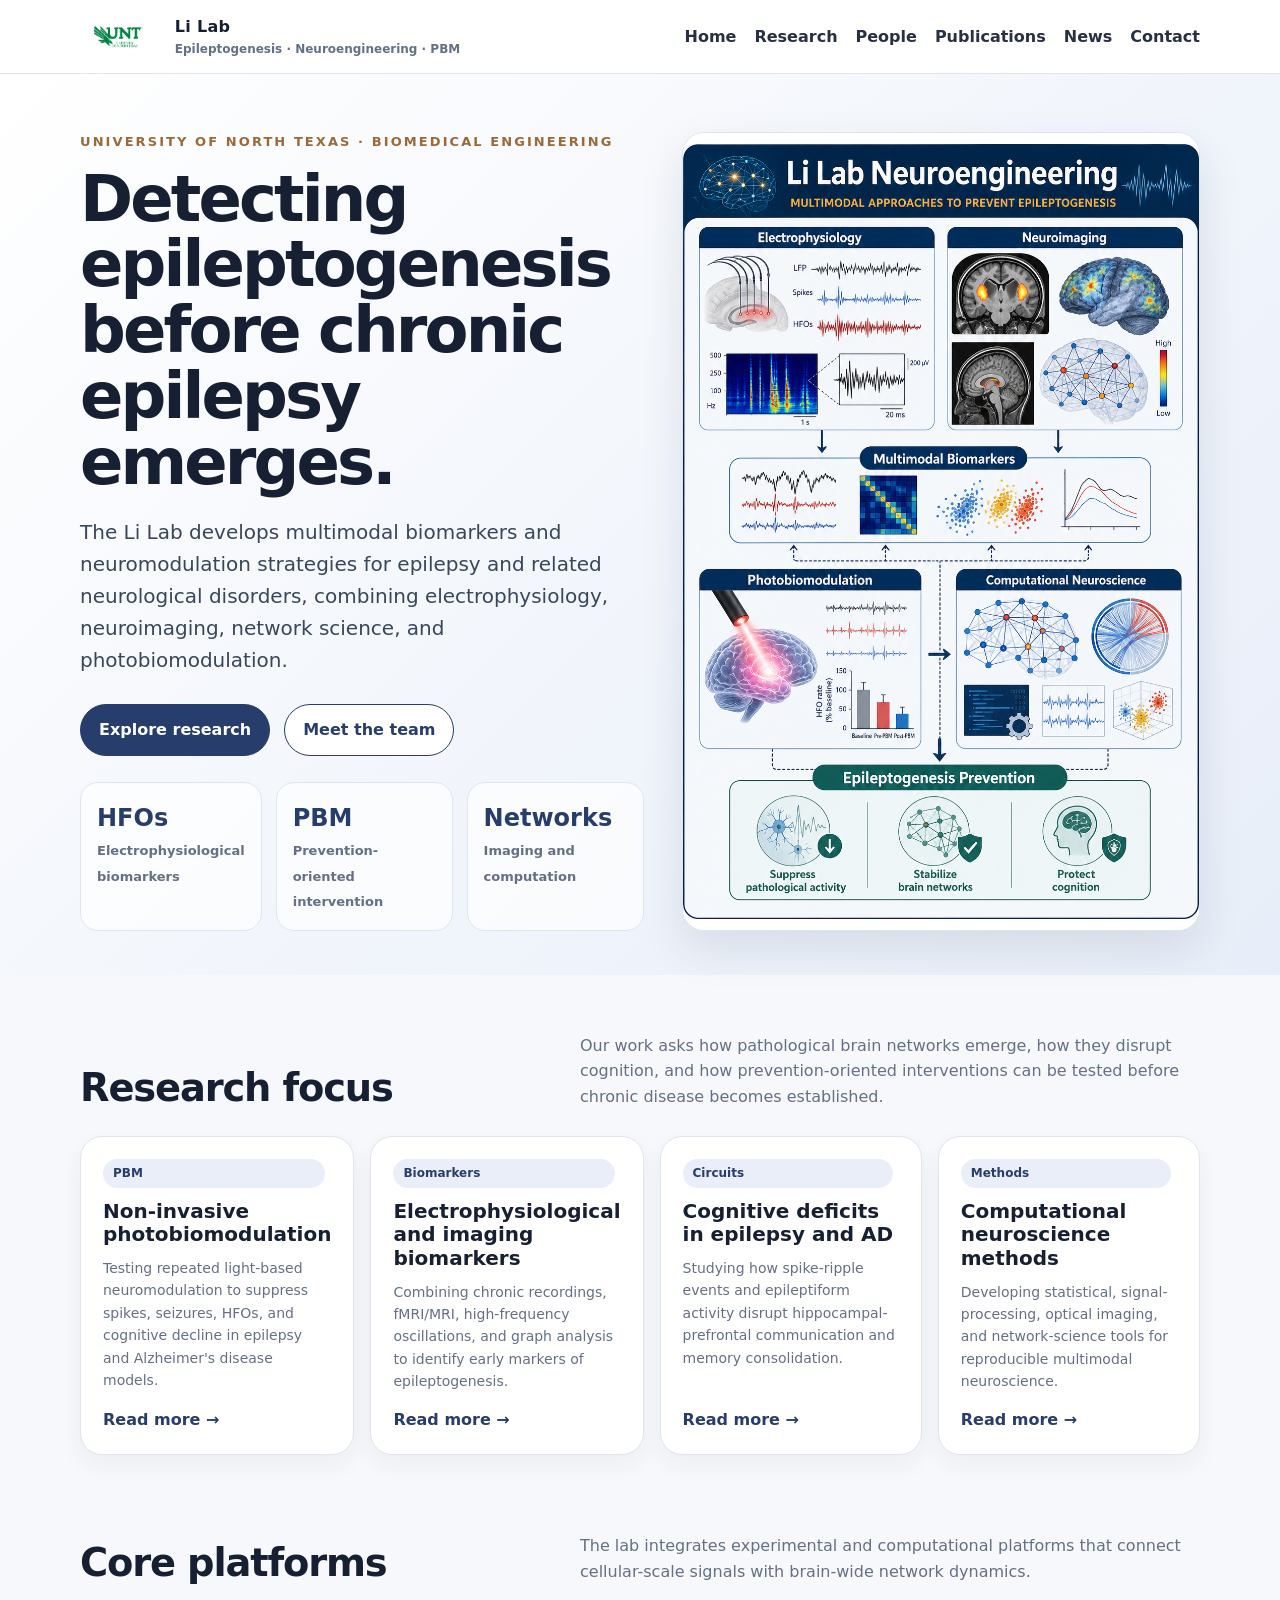
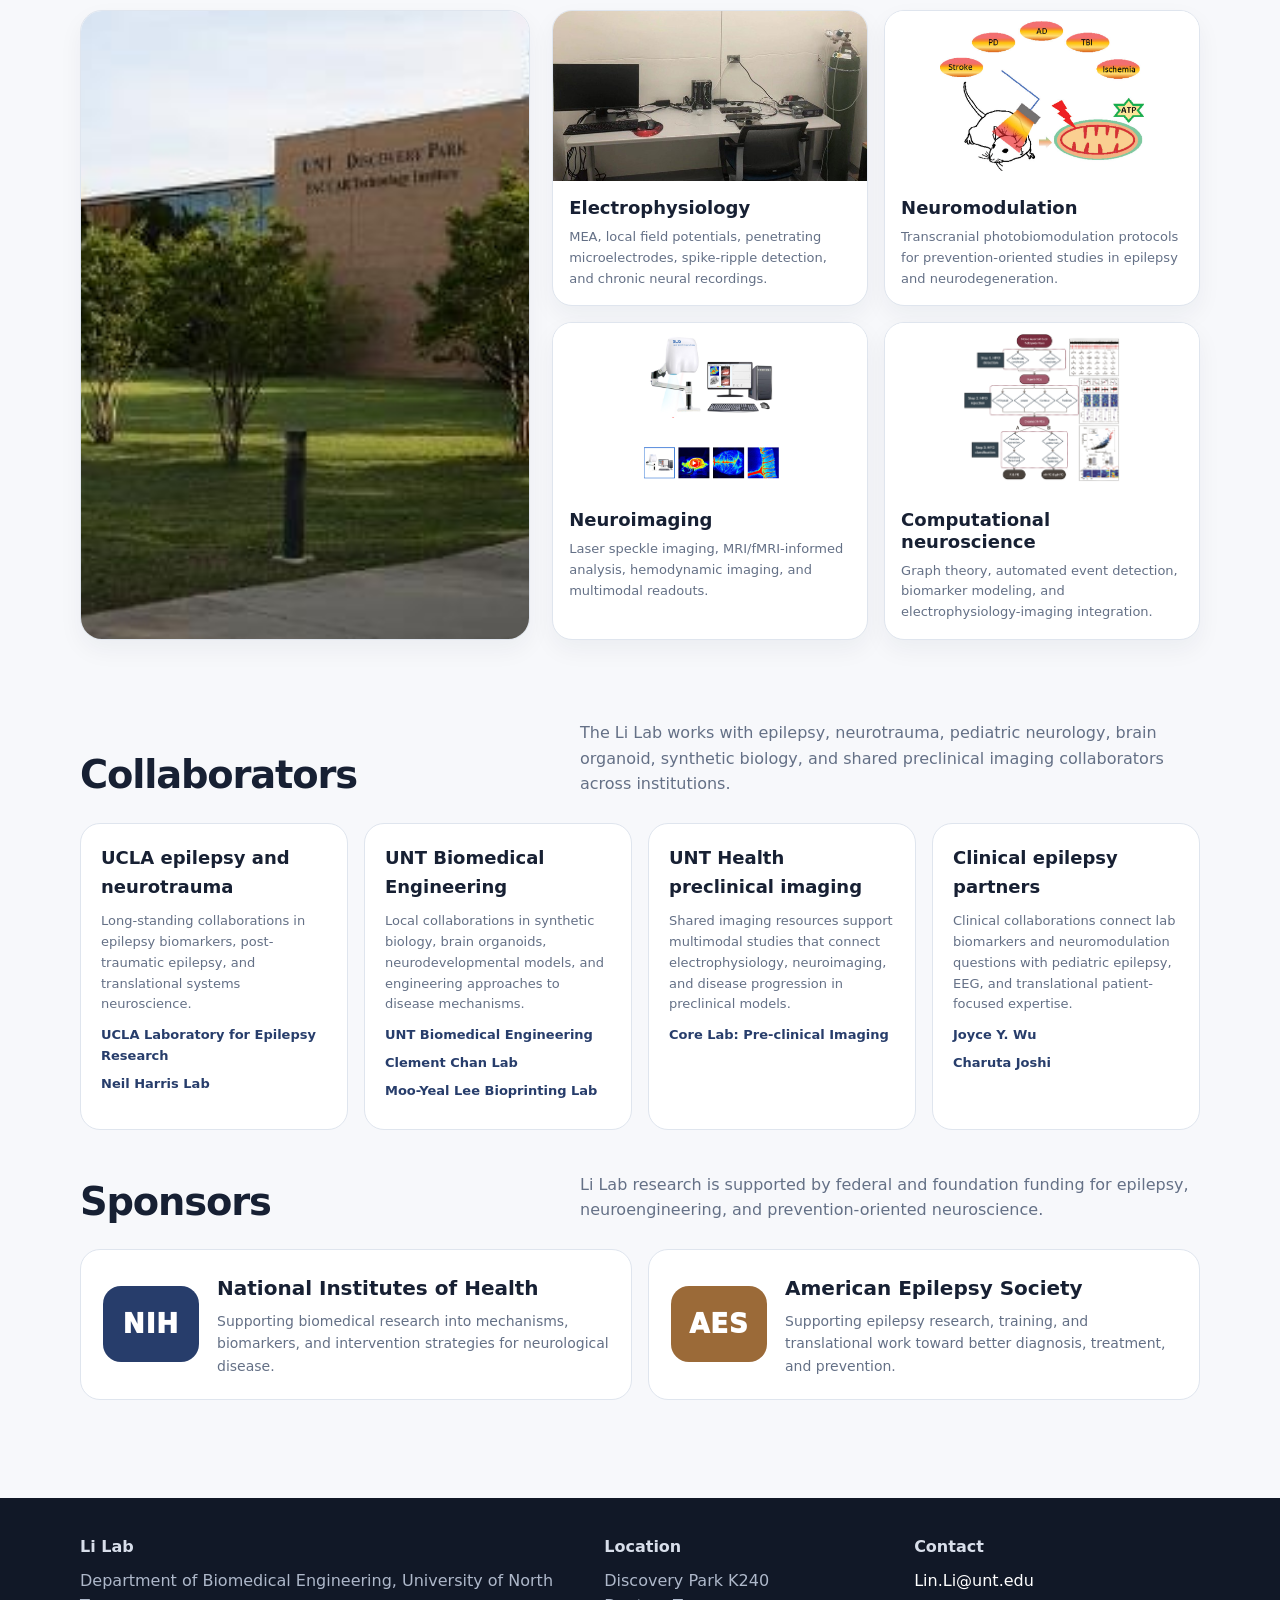
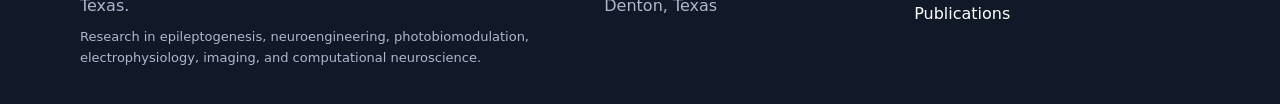
==== commit db51f069: "Add files via upload" ====
--- a/index.html
+++ b/index.html
@@ -34,8 +34,14 @@
     .collab h3{margin:0 0 10px;font-size:18px}
     .collab p{margin:0 0 10px;color:var(--muted);font-size:13px}
     .collab a{display:block;font-weight:800;font-size:13px;margin:7px 0}
+    .sponsor-grid{display:grid;grid-template-columns:repeat(2,1fr);gap:16px;margin-top:18px}
+    .sponsor{background:white;border:1px solid var(--line);border-radius:20px;padding:22px;display:grid;grid-template-columns:96px 1fr;gap:18px;align-items:center}
+    .sponsor-mark{height:76px;border-radius:18px;display:flex;align-items:center;justify-content:center;font-weight:950;font-size:26px;letter-spacing:.04em;color:white;background:var(--brand)}
+    .sponsor-mark.aes{background:var(--accent)}
+    .sponsor h3{margin:0 0 6px;font-size:20px}
+    .sponsor p{margin:0;color:var(--muted);font-size:14px}
     @media (max-width:1020px){.hero-grid{grid-template-columns:1fr}.hero-card.overview-card{min-height:auto}.hero-card.overview-card img{min-height:520px}.platform-layout{grid-template-columns:1fr}.platform-campus{min-height:320px}.focus-grid,.platform-grid,.collab-grid{grid-template-columns:repeat(2,1fr)}}
-    @media (max-width:560px){.focus-grid,.platform-grid,.collab-grid{grid-template-columns:1fr}.hero-card{display:none}}
+    @media (max-width:560px){.focus-grid,.platform-grid,.collab-grid,.sponsor-grid{grid-template-columns:1fr}.sponsor{grid-template-columns:1fr}.hero-card{display:none}}
   </style>
 </head>
 <body>
@@ -87,12 +93,17 @@
 </section>
 
 <section class="home-section" style="padding-top:22px">
-  <div class="container section-title"><h2>Collaborators</h2><p>The Li Lab works with epilepsy, neurotrauma, pediatric neurology, brain organoid, synthetic biology, and optical neuroimaging collaborators across institutions.</p></div>
+  <div class="container section-title"><h2>Collaborators</h2><p>The Li Lab works with epilepsy, neurotrauma, pediatric neurology, brain organoid, synthetic biology, and shared preclinical imaging collaborators across institutions.</p></div>
   <div class="container collab-grid">
-    <article class="collab"><h3>UCLA epilepsy and neurotrauma</h3><p>Long-standing collaborations and mentorship in epilepsy biomarkers, post-traumatic epilepsy, and translational systems neuroscience.</p><a href="https://neilharrislab.dgsom.ucla.edu/">Neil Harris Lab</a><a href="https://labs.dgsom.ucla.edu/nerl/pages/">UCLA Laboratory for Epilepsy Research</a><a href="https://profiles.ucla.edu/richard.staba">Richard Staba</a><a href="https://profiles.ucla.edu/jerome.engel">Jerome Engel</a></article>
-    <article class="collab"><h3>UNT Biomedical Engineering</h3><p>Local collaborations in synthetic biology, brain organoids, neurodevelopmental models, and engineering approaches to disease mechanisms.</p><a href="https://engineering.unt.edu/bmen/">UNT Biomedical Engineering</a><a href="https://doi.org/10.1016/j.isci.2025.113027">Synthetic probiotics collaboration</a><a href="https://doi.org/10.64898/2026.03.15.711882">Brain organoid collaboration</a></article>
+    <article class="collab"><h3>UCLA epilepsy and neurotrauma</h3><p>Long-standing collaborations in epilepsy biomarkers, post-traumatic epilepsy, and translational systems neuroscience.</p><a href="https://labs.dgsom.ucla.edu/nerl/pages/">UCLA Laboratory for Epilepsy Research</a><a href="https://neilharrislab.dgsom.ucla.edu/">Neil Harris Lab</a></article>
+    <article class="collab"><h3>UNT Biomedical Engineering</h3><p>Local collaborations in synthetic biology, brain organoids, neurodevelopmental models, and engineering approaches to disease mechanisms.</p><a href="https://engineering.unt.edu/bme/">UNT Biomedical Engineering</a><a href="https://www.clementchanlab.org/">Clement Chan Lab</a><a href="https://engineering.unt.edu/bme/research/labs/bioprinting/">Moo-Yeal Lee Bioprinting Lab</a></article>
+    <article class="collab"><h3>UNT Health preclinical imaging</h3><p>Shared imaging resources support multimodal studies that connect electrophysiology, neuroimaging, and disease progression in preclinical models.</p><a href="https://experts.unthsc.edu/en/equipments/core-lab-pre-clinical-imaging/">Core Lab: Pre-clinical Imaging</a></article>
     <article class="collab"><h3>Clinical epilepsy partners</h3><p>Clinical collaborations connect lab biomarkers and neuromodulation questions with pediatric epilepsy, EEG, and translational patient-focused expertise.</p><a href="https://www.feinberg.northwestern.edu/faculty-profiles/az/profile.html?xid=49253">Joyce Y. Wu</a><a href="https://utswmed.org/doctors/charuta-joshi/">Charuta Joshi</a></article>
-    <article class="collab"><h3>Optical neuroimaging community</h3><p>Foundational training and continuing intellectual connections in fNIRS, diffuse optical tomography, and quantitative optical brain imaging.</p><a href="https://www.uta.edu/academics/faculty/profile?user=hanli">Hanli Liu</a><a href="https://doi.org/10.1002/hbm.22459">Atlas-guided DOT</a><a href="https://doi.org/10.1117/1.jbo.20.5.050801">Reliability methods</a></article>
+  </div>
+  <div class="container section-title" style="margin-top:42px"><h2>Sponsors</h2><p>Li Lab research is supported by federal and foundation funding for epilepsy, neuroengineering, and prevention-oriented neuroscience.</p></div>
+  <div class="container sponsor-grid">
+    <article class="sponsor"><div class="sponsor-mark">NIH</div><div><h3>National Institutes of Health</h3><p>Supporting biomedical research into mechanisms, biomarkers, and intervention strategies for neurological disease.</p></div></article>
+    <article class="sponsor"><div class="sponsor-mark aes">AES</div><div><h3>American Epilepsy Society</h3><p>Supporting epilepsy research, training, and translational work toward better diagnosis, treatment, and prevention.</p></div></article>
   </div>
 </section>
 </main>
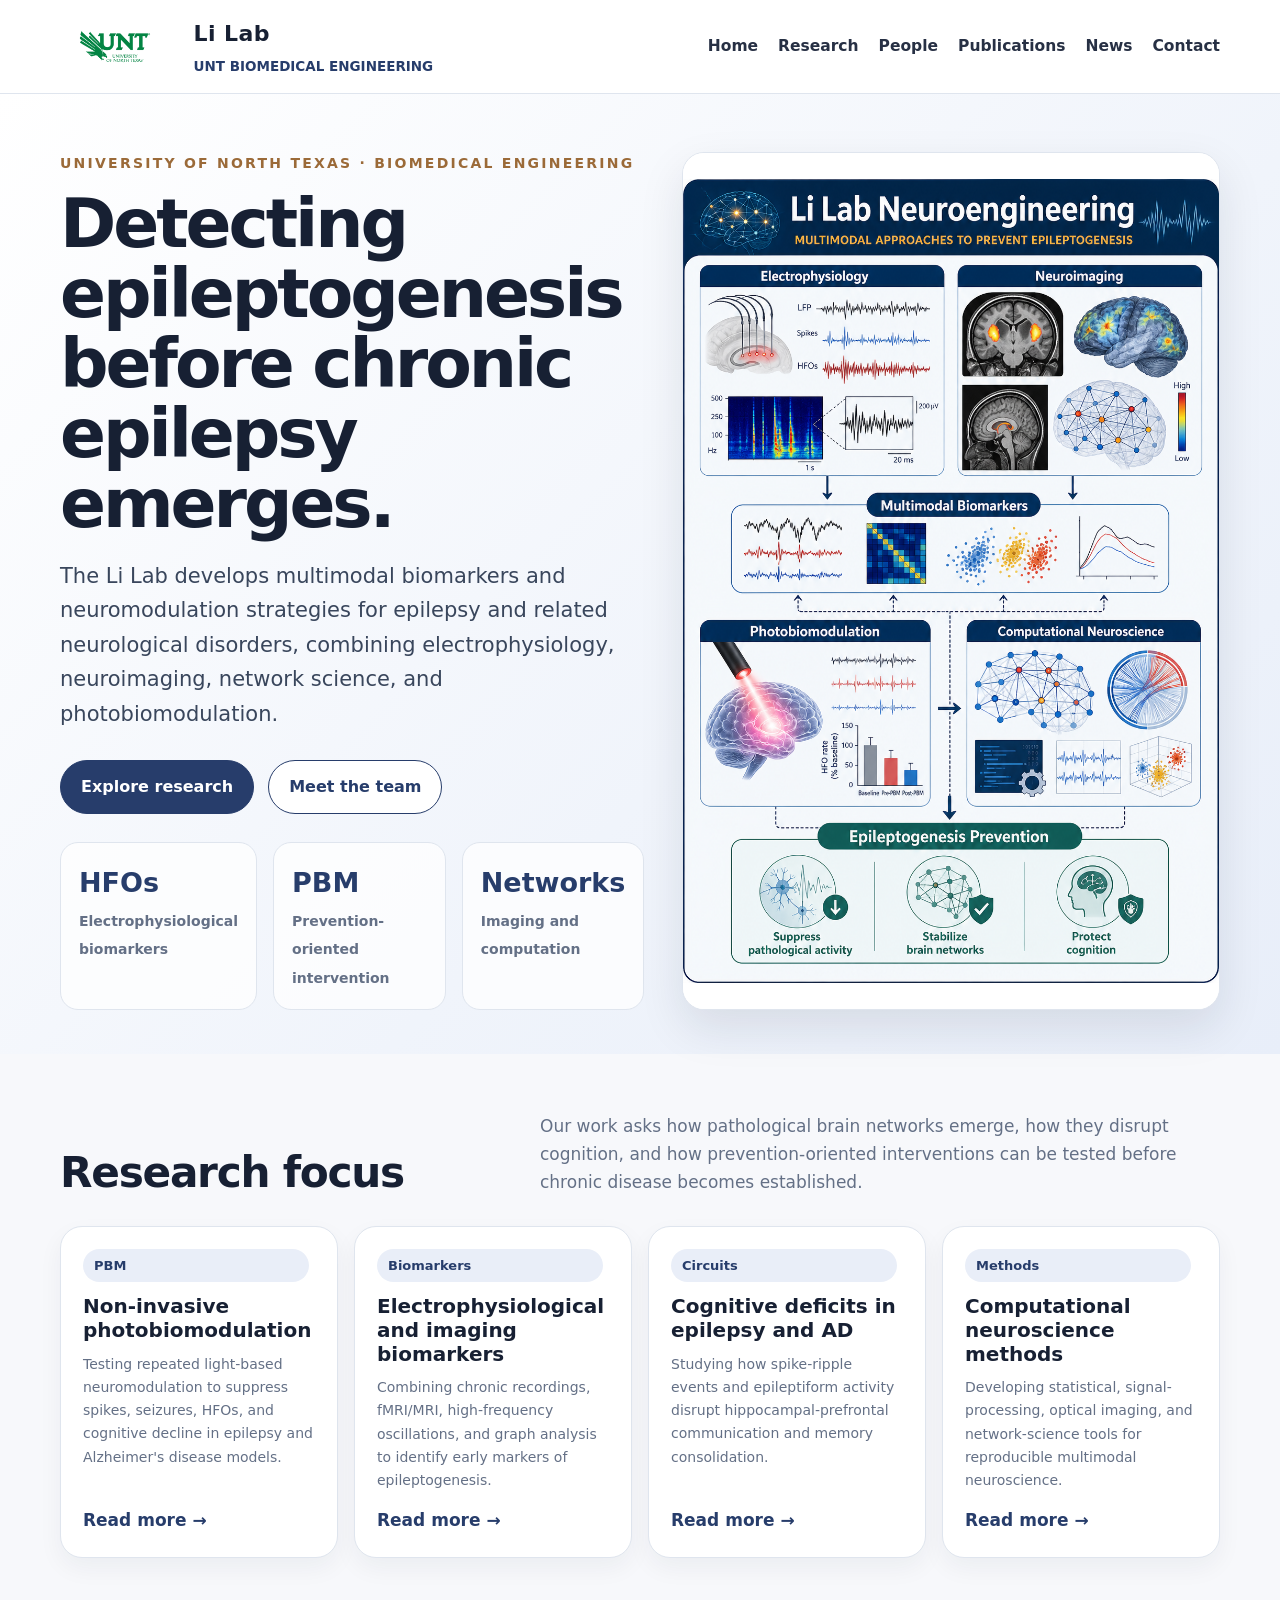
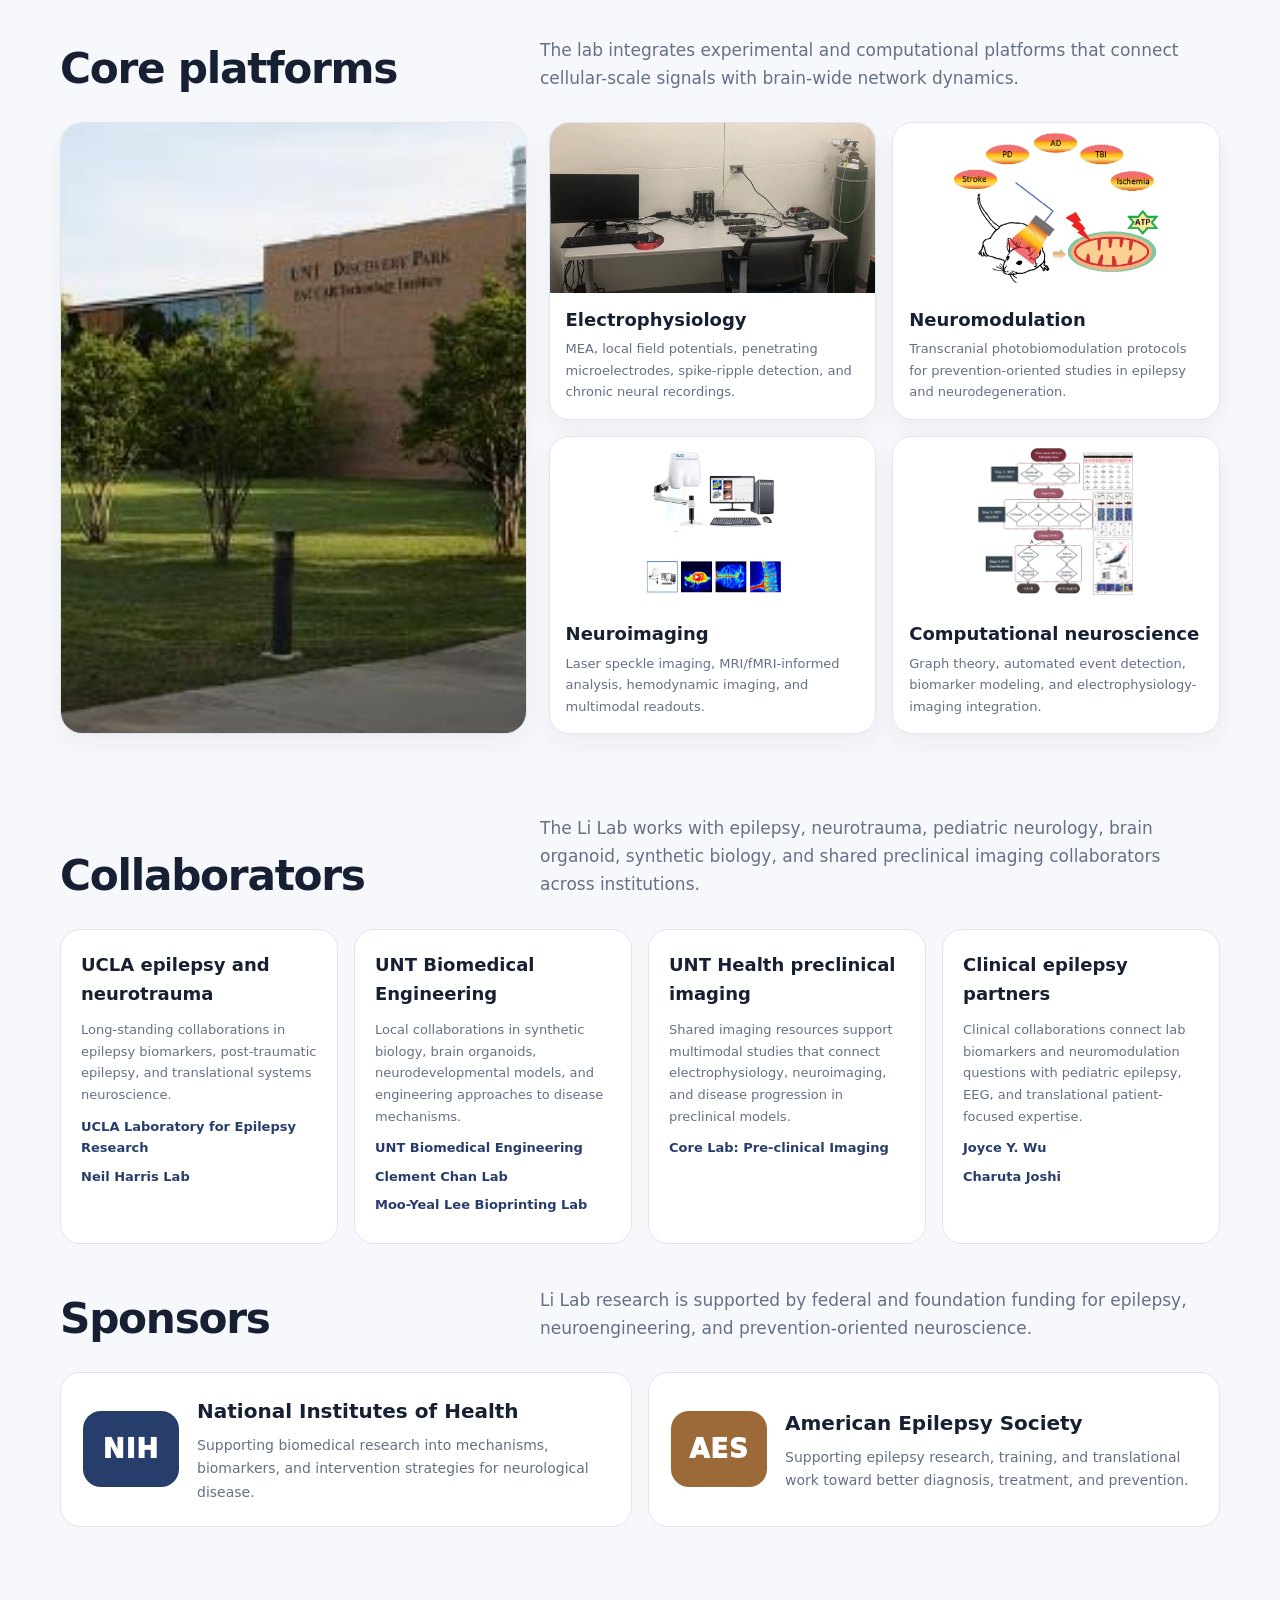
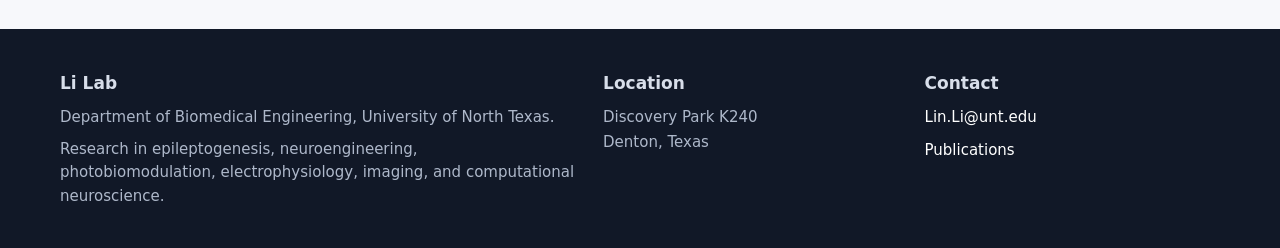
==== commit abd6dd84: "Add search engine discovery metadata" ====
--- a/index.html
+++ b/index.html
@@ -4,6 +4,57 @@
   <meta charset="utf-8"><meta name="viewport" content="width=device-width, initial-scale=1">
   <title>Home | Li Lab</title>
   <meta name="description" content="Li Lab at the University of North Texas develops neuroengineering approaches for epileptogenesis biomarkers, photobiomodulation, neuroimaging, electrophysiology, and computational neuroscience.">
+  <link rel="canonical" href="https://li-neuroengineering-lab.github.io/">
+  <script type="application/ld+json">
+  {
+    "@context": "https://schema.org",
+    "@graph": [
+      {
+        "@type": "WebSite",
+        "@id": "https://li-neuroengineering-lab.github.io/#website",
+        "url": "https://li-neuroengineering-lab.github.io/",
+        "name": "Li Neuroengineering Lab",
+        "alternateName": "Li Lab at the University of North Texas",
+        "inLanguage": "en"
+      },
+      {
+        "@type": "ResearchOrganization",
+        "@id": "https://li-neuroengineering-lab.github.io/#organization",
+        "name": "Li Neuroengineering Lab",
+        "alternateName": "Li Lab",
+        "url": "https://li-neuroengineering-lab.github.io/",
+        "email": "Lin.Li@unt.edu",
+        "parentOrganization": {
+          "@type": "CollegeOrUniversity",
+          "name": "University of North Texas",
+          "url": "https://www.unt.edu/"
+        },
+        "address": {
+          "@type": "PostalAddress",
+          "streetAddress": "3940 N. Elm Street, Discovery Park K240F",
+          "addressLocality": "Denton",
+          "addressRegion": "TX",
+          "postalCode": "76207",
+          "addressCountry": "US"
+        },
+        "member": {
+          "@type": "Person",
+          "name": "Lin Li",
+          "honorificPrefix": "Dr.",
+          "jobTitle": "Associate Professor",
+          "affiliation": {
+            "@type": "CollegeOrUniversity",
+            "name": "University of North Texas"
+          }
+        },
+        "sameAs": [
+          "https://engineering.unt.edu/people/lin-li.html",
+          "https://scholar.google.com/citations?user=UkpTndkAAAAJ&hl=en"
+        ]
+      }
+    ]
+  }
+  </script>
   <link rel="stylesheet" href="assets/css/styles.css">
   <style>
     .hero{padding:58px 0 44px}
--- a/assets/css/styles.css
+++ b/assets/css/styles.css
@@ -4,26 +4,28 @@
   --brand:#273d6b; --brand2:#5b78b5; --accent:#9b6a38; --soft:#e9eef8;
   --radius:22px; --shadow:0 18px 45px rgba(23,32,51,.10);
 }
-*{box-sizing:border-box} html{scroll-behavior:smooth}
-body{margin:0;font-family:Inter,ui-sans-serif,system-ui,-apple-system,BlinkMacSystemFont,"Segoe UI",sans-serif;color:var(--ink);background:var(--bg);line-height:1.6}
+*{box-sizing:border-box} html{scroll-behavior:smooth;font-size:17px}
+body{margin:0;font-family:Inter,ui-sans-serif,system-ui,-apple-system,BlinkMacSystemFont,"Segoe UI",sans-serif;color:var(--ink);background:var(--bg);font-size:1rem;line-height:1.66}
 a{color:var(--brand);text-decoration:none} a:hover{text-decoration:underline}
-.container{width:min(1120px,92vw);margin:0 auto}.narrow{width:min(860px,92vw);margin:0 auto}
-.topbar{position:sticky;top:0;z-index:50;background:rgba(255,255,255,.92);backdrop-filter:blur(14px);border-bottom:1px solid var(--line)}
-.nav{display:flex;align-items:center;justify-content:space-between;gap:24px;padding:14px 0}.brand{display:flex;align-items:center;gap:12px;font-weight:800;letter-spacing:.02em;color:var(--ink)}
-.brand img{height:36px;width:auto}.brand span small{display:block;font-weight:600;color:var(--muted);font-size:12px;letter-spacing:0}
-.links{display:flex;align-items:center;gap:18px;font-weight:650}.links a{color:#273044}.menu-toggle{display:none;border:1px solid var(--line);background:white;padding:8px 10px;border-radius:12px}
+.container{width:min(1160px,92vw);margin:0 auto}.narrow{width:min(900px,92vw);margin:0 auto}
+.topbar{position:sticky;top:0;z-index:50;background:rgba(255,255,255,.94);backdrop-filter:blur(14px);border-bottom:1px solid var(--line)}
+.nav{display:flex;align-items:center;justify-content:space-between;gap:26px;padding:16px 0}.brand{display:flex;align-items:center;gap:14px;font-weight:900;letter-spacing:.02em;color:var(--ink);font-size:22px}
+.brand img{height:52px;width:auto}.brand span small{display:block;font-weight:800;color:var(--brand);font-size:0;letter-spacing:.03em;text-transform:uppercase;margin-top:2px}
+.brand span small::after{content:"UNT Biomedical Engineering";font-size:13.5px}
+.links{display:flex;align-items:center;gap:20px;font-weight:750;font-size:15.5px}.links a{color:#273044}.menu-toggle{display:none;border:1px solid var(--line);background:white;padding:10px 12px;border-radius:12px;font-size:18px}
 .hero{padding:76px 0 56px;background:linear-gradient(135deg,#fff 0%,#f0f4fb 60%,#e8eef9 100%)}
-.hero-grid{display:grid;grid-template-columns:1.08fr .92fr;gap:38px;align-items:center}.eyebrow{text-transform:uppercase;letter-spacing:.16em;color:var(--accent);font-size:13px;font-weight:800;margin-bottom:14px}
-h1{font-size:clamp(38px,5vw,64px);line-height:1.03;margin:0 0 20px;letter-spacing:-.045em} .lead{font-size:20px;color:#39465c;margin:0 0 28px;max-width:760px}
-.cta-row{display:flex;gap:14px;flex-wrap:wrap}.btn{display:inline-flex;align-items:center;justify-content:center;border-radius:999px;padding:12px 18px;border:1px solid var(--brand);font-weight:800}.btn.primary{background:var(--brand);color:white}.btn.secondary{background:white;color:var(--brand)}
-.hero-card{background:var(--panel);border:1px solid var(--line);border-radius:var(--radius);box-shadow:var(--shadow);overflow:hidden}.hero-card img{width:100%;height:320px;object-fit:cover;display:block}.hero-card .caption{padding:18px;color:var(--muted);font-size:14px}
-.stats{display:grid;grid-template-columns:repeat(3,1fr);gap:14px;margin-top:26px}.stat{background:rgba(255,255,255,.72);border:1px solid var(--line);padding:16px;border-radius:18px}.stat b{font-size:24px;color:var(--brand);display:block}.stat span{font-size:13px;color:var(--muted);font-weight:650}
-.section{padding:64px 0}.section-title{display:flex;justify-content:space-between;align-items:end;gap:20px;margin-bottom:26px}.section-title h2{font-size:clamp(28px,3vw,42px);line-height:1.1;margin:0;letter-spacing:-.03em}.section-title p{max-width:620px;color:var(--muted);margin:0}
-.cards{display:grid;grid-template-columns:repeat(3,1fr);gap:18px}.card{background:var(--panel);border:1px solid var(--line);border-radius:var(--radius);padding:24px;box-shadow:0 10px 24px rgba(23,32,51,.05)}.card h3{margin:0 0 10px;font-size:21px}.card p{color:var(--muted);margin:0 0 14px}.tag{display:inline-block;background:var(--soft);color:var(--brand);font-weight:800;font-size:12px;border-radius:999px;padding:5px 10px;margin:0 6px 6px 0}
-.gallery{display:grid;grid-template-columns:repeat(4,1fr);gap:14px}.gallery figure{margin:0;background:white;border:1px solid var(--line);border-radius:18px;overflow:hidden}.gallery img{width:100%;height:160px;object-fit:cover;display:block}.gallery figcaption{font-size:13px;color:var(--muted);padding:10px 12px;font-weight:650}
-.people-grid{display:grid;grid-template-columns:repeat(4,1fr);gap:18px}.person{background:white;border:1px solid var(--line);border-radius:20px;padding:16px}.person img,.avatar{width:100%;aspect-ratio:1/1;object-fit:cover;border-radius:16px;background:linear-gradient(135deg,var(--soft),#fff);display:flex;align-items:center;justify-content:center;font-size:38px;font-weight:900;color:var(--brand)}.person h3{font-size:18px;margin:12px 0 2px}.person p{margin:0;color:var(--muted);font-size:14px}.role{font-weight:800;color:var(--accent)!important;text-transform:uppercase;letter-spacing:.08em;font-size:12px!important;margin-top:8px!important}
-.split{display:grid;grid-template-columns:1fr 1fr;gap:26px;align-items:start}.panel{background:white;border:1px solid var(--line);border-radius:var(--radius);padding:26px}.panel h2,.panel h3{margin-top:0}.list{padding-left:18px;color:var(--muted)}.pub{padding:16px 0;border-bottom:1px solid var(--line)}.pub:last-child{border-bottom:none}.pub b{display:block}.pub span{display:block;color:var(--muted);font-size:14px;margin-top:4px}
-.news-item{display:grid;grid-template-columns:120px 1fr;gap:18px;padding:18px 0;border-bottom:1px solid var(--line)}.date{font-weight:900;color:var(--accent)}
-.footer{background:#111827;color:#d8deea;padding:36px 0;margin-top:40px}.footer-grid{display:grid;grid-template-columns:1.4fr .8fr .8fr;gap:24px}.footer a{color:#fff}.footer p{color:#aeb8ca;margin:8px 0 0}.small{font-size:13px;color:var(--muted)}
-@media (max-width:880px){.hero-grid,.split{grid-template-columns:1fr}.cards,.people-grid{grid-template-columns:repeat(2,1fr)}.gallery{grid-template-columns:repeat(2,1fr)}.links{display:none;position:absolute;left:4vw;right:4vw;top:66px;background:white;border:1px solid var(--line);border-radius:18px;padding:16px;box-shadow:var(--shadow);flex-direction:column;align-items:flex-start}.links.open{display:flex}.menu-toggle{display:block}.stats{grid-template-columns:1fr}.footer-grid{grid-template-columns:1fr}}
-@media (max-width:560px){.cards,.people-grid,.gallery{grid-template-columns:1fr}.news-item{grid-template-columns:1fr}.hero-card img{height:230px}}
+.hero-grid{display:grid;grid-template-columns:1.08fr .92fr;gap:38px;align-items:center}.eyebrow{text-transform:uppercase;letter-spacing:.16em;color:var(--accent);font-size:14px;font-weight:900;margin-bottom:14px}
+h1{font-size:clamp(42px,5.3vw,70px);line-height:1.03;margin:0 0 20px;letter-spacing:-.045em} .lead{font-size:21px;color:#39465c;margin:0 0 28px;max-width:790px;line-height:1.65}
+.cta-row{display:flex;gap:14px;flex-wrap:wrap}.btn{display:inline-flex;align-items:center;justify-content:center;border-radius:999px;padding:13px 20px;border:1px solid var(--brand);font-weight:900;font-size:16px}.btn.primary{background:var(--brand);color:white}.btn.secondary{background:white;color:var(--brand)}
+.hero-card{background:var(--panel);border:1px solid var(--line);border-radius:var(--radius);box-shadow:var(--shadow);overflow:hidden}.hero-card img{width:100%;height:340px;object-fit:cover;display:block}.hero-card .caption{padding:20px;color:var(--muted);font-size:15.5px}
+.stats{display:grid;grid-template-columns:repeat(3,1fr);gap:16px;margin-top:28px}.stat{background:rgba(255,255,255,.76);border:1px solid var(--line);padding:18px;border-radius:18px}.stat b{font-size:27px;color:var(--brand);display:block}.stat span{font-size:14px;color:var(--muted);font-weight:750}
+.section{padding:70px 0}.section-title{display:flex;justify-content:space-between;align-items:end;gap:22px;margin-bottom:30px}.section-title h2{font-size:clamp(32px,3.3vw,46px);line-height:1.08;margin:0;letter-spacing:-.03em}.section-title p{max-width:680px;color:var(--muted);margin:0;font-size:17px;line-height:1.65}
+.cards{display:grid;grid-template-columns:repeat(3,1fr);gap:20px}.card{background:var(--panel);border:1px solid var(--line);border-radius:var(--radius);padding:26px;box-shadow:0 10px 24px rgba(23,32,51,.05)}.card h3{margin:0 0 10px;font-size:23px}.card p{color:var(--muted);margin:0 0 14px;font-size:16px}.tag{display:inline-block;background:var(--soft);color:var(--brand);font-weight:900;font-size:13px;border-radius:999px;padding:6px 11px;margin:0 6px 7px 0}
+.gallery{display:grid;grid-template-columns:repeat(4,1fr);gap:16px}.gallery figure{margin:0;background:white;border:1px solid var(--line);border-radius:18px;overflow:hidden}.gallery img{width:100%;height:170px;object-fit:cover;display:block}.gallery figcaption{font-size:14px;color:var(--muted);padding:11px 13px;font-weight:750}
+.people-grid{display:grid;grid-template-columns:repeat(4,1fr);gap:20px}.person{background:white;border:1px solid var(--line);border-radius:20px;padding:18px}.person img,.avatar{width:100%;aspect-ratio:1/1;object-fit:cover;border-radius:16px;background:linear-gradient(135deg,var(--soft),#fff);display:flex;align-items:center;justify-content:center;font-size:42px;font-weight:950;color:var(--brand)}.person h3{font-size:20px;margin:13px 0 2px}.person p{margin:0;color:var(--muted);font-size:15px}.role{font-weight:900;color:var(--accent)!important;text-transform:uppercase;letter-spacing:.08em;font-size:13px!important;margin-top:8px!important}
+.alumni-title{margin-top:64px}
+.split{display:grid;grid-template-columns:1fr 1fr;gap:28px;align-items:start}.panel{background:white;border:1px solid var(--line);border-radius:var(--radius);padding:30px}.panel h2,.panel h3{margin-top:0}.panel h2{font-size:30px}.panel h3{font-size:23px}.panel p{font-size:16px}.list{padding-left:20px;color:var(--muted);font-size:16px}.pub{padding:18px 0;border-bottom:1px solid var(--line)}.pub:last-child{border-bottom:none}.pub b{display:block;font-size:16.5px;line-height:1.55}.pub span{display:block;color:var(--muted);font-size:15px;margin-top:5px;line-height:1.55}
+.news-item{display:grid;grid-template-columns:130px 1fr;gap:20px;padding:20px 0;border-bottom:1px solid var(--line)}.date{font-weight:950;color:var(--accent);font-size:16px}
+.footer{background:#111827;color:#d8deea;padding:40px 0;margin-top:44px}.footer-grid{display:grid;grid-template-columns:1.4fr .8fr .8fr;gap:26px}.footer a{color:#fff}.footer p{color:#aeb8ca;margin:8px 0 0;font-size:15px}.small{font-size:14px;color:var(--muted);line-height:1.55}
+@media (max-width:880px){.hero-grid,.split{grid-template-columns:1fr}.cards,.people-grid{grid-template-columns:repeat(2,1fr)}.gallery{grid-template-columns:repeat(2,1fr)}.links{display:none;position:absolute;left:4vw;right:4vw;top:82px;background:white;border:1px solid var(--line);border-radius:18px;padding:18px;box-shadow:var(--shadow);flex-direction:column;align-items:flex-start}.links.open{display:flex}.menu-toggle{display:block}.stats{grid-template-columns:1fr}.footer-grid{grid-template-columns:1fr}.brand img{height:46px}.brand{font-size:20px}.brand span small{font-size:12.5px}}
+@media (max-width:560px){html{font-size:16px}.cards,.people-grid,.gallery{grid-template-columns:1fr}.news-item{grid-template-columns:1fr}.hero-card img{height:240px}.section-title{display:block}.section-title p{margin-top:10px}.brand img{height:42px}.brand{gap:10px}.brand span small{font-size:11.5px}.links{top:76px}}
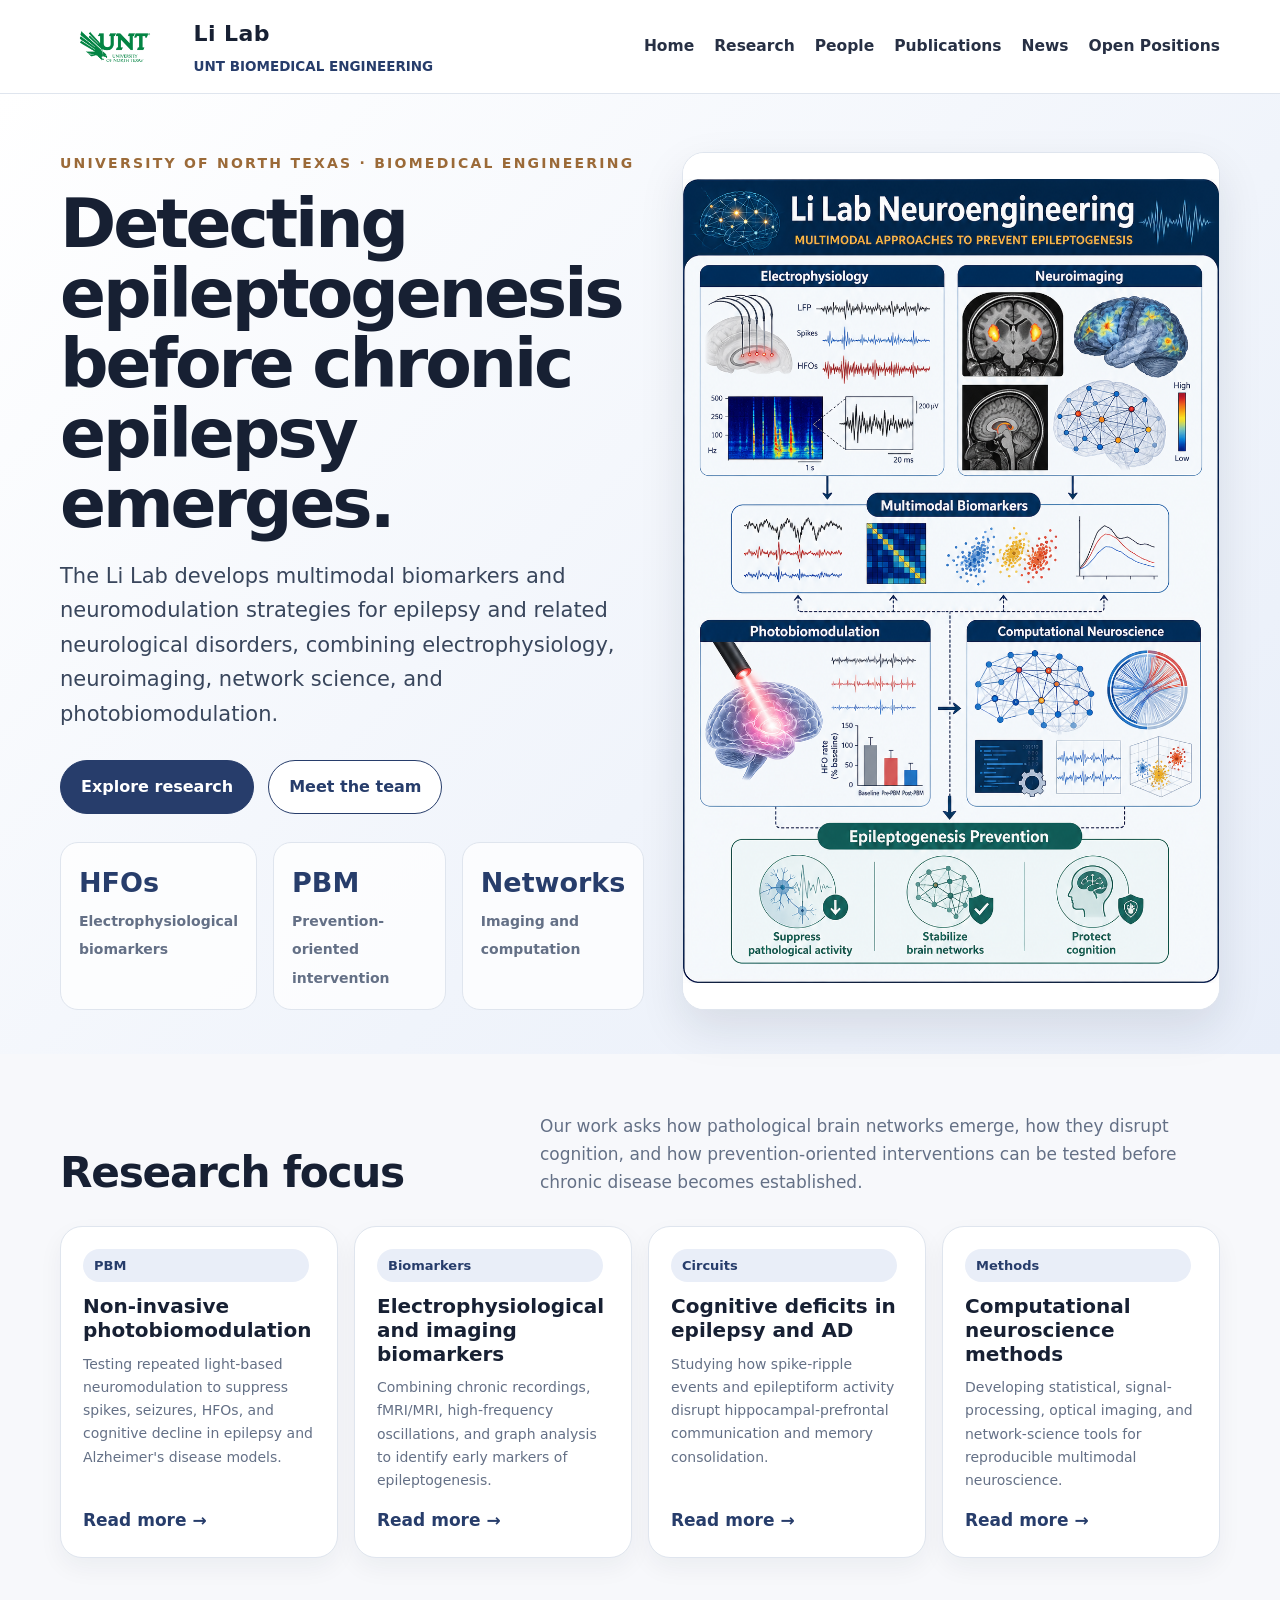
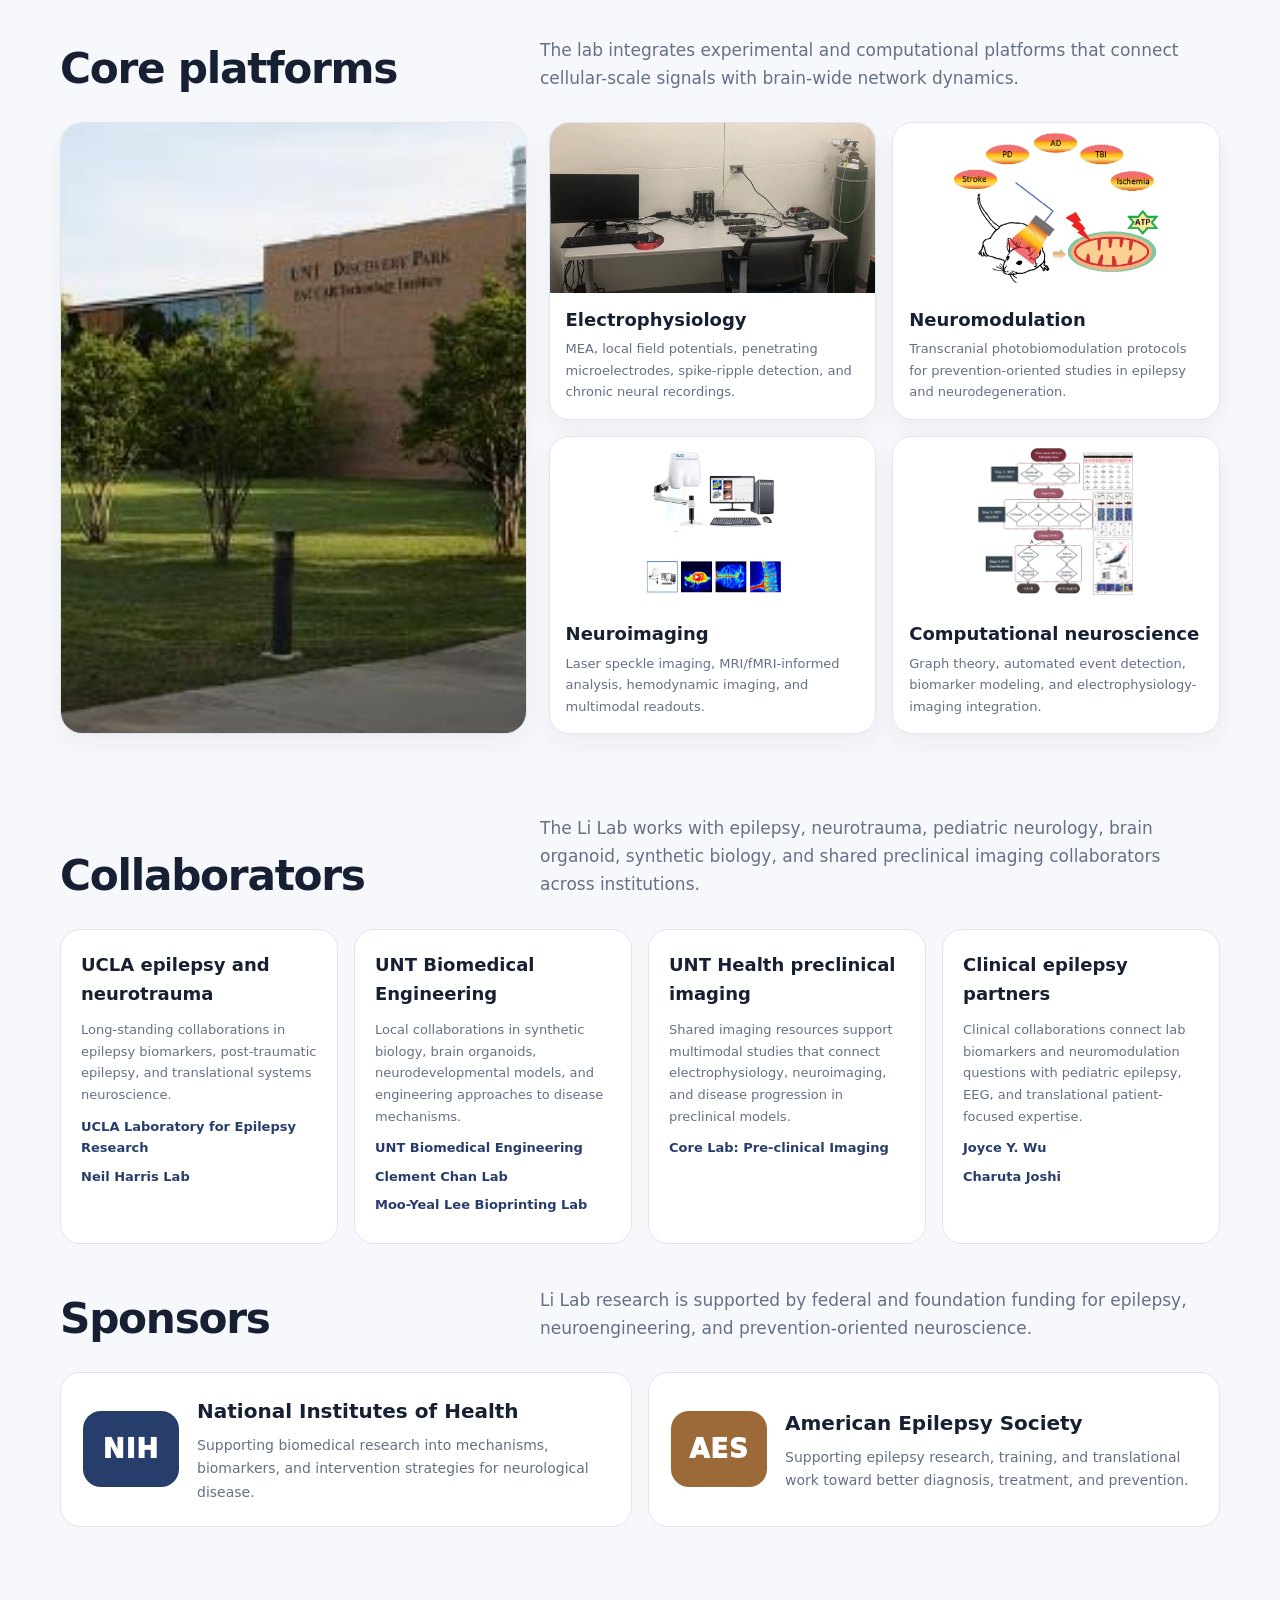
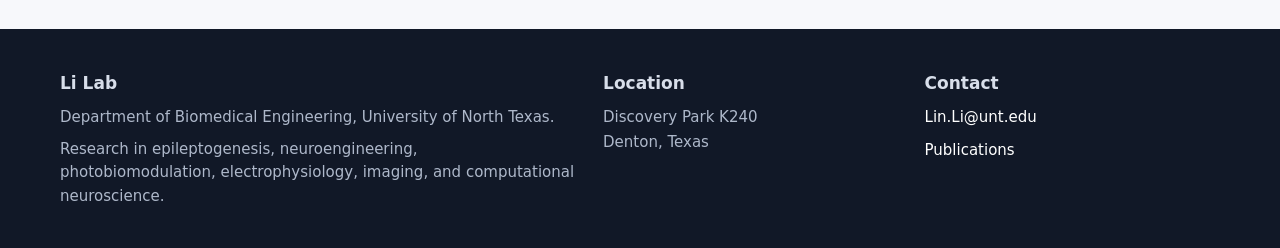
==== commit 9e8cce12: "Celebrate Camille achievements and rename Open Positions page" ====
--- a/index.html
+++ b/index.html
@@ -101,7 +101,7 @@
     <a class="brand" href="index.html"><img src="assets/img/unt-logo.png" alt="University of North Texas"><span>Li Lab<small>Epileptogenesis · Neuroengineering · PBM</small></span></a>
     <button class="menu-toggle" aria-label="Open menu">☰</button>
     <nav class="links">
-      <a href="index.html">Home</a><a href="research.html">Research</a><a href="people.html">People</a><a href="publications.html">Publications</a><a href="news.html">News</a><a href="contact.html">Contact</a>
+      <a href="index.html">Home</a><a href="research.html">Research</a><a href="people.html">People</a><a href="publications.html">Publications</a><a href="news.html">News</a><a href="contact.html">Open Positions</a>
     </nav>
   </div>
 </header>
--- a/assets/css/styles.css
+++ b/assets/css/styles.css
@@ -24,6 +24,18 @@
 .gallery{display:grid;grid-template-columns:repeat(4,1fr);gap:16px}.gallery figure{margin:0;background:white;border:1px solid var(--line);border-radius:18px;overflow:hidden}.gallery img{width:100%;height:170px;object-fit:cover;display:block}.gallery figcaption{font-size:14px;color:var(--muted);padding:11px 13px;font-weight:750}
 .people-grid{display:grid;grid-template-columns:repeat(4,1fr);gap:20px}.person{background:white;border:1px solid var(--line);border-radius:20px;padding:18px}.person img,.avatar{width:100%;aspect-ratio:1/1;object-fit:cover;border-radius:16px;background:linear-gradient(135deg,var(--soft),#fff);display:flex;align-items:center;justify-content:center;font-size:42px;font-weight:950;color:var(--brand)}.person h3{font-size:20px;margin:13px 0 2px}.person p{margin:0;color:var(--muted);font-size:15px}.role{font-weight:900;color:var(--accent)!important;text-transform:uppercase;letter-spacing:.08em;font-size:13px!important;margin-top:8px!important}
 .alumni-title{margin-top:64px}
+.split.pi-profile{grid-template-columns:280px minmax(0,1fr);align-items:center}
+@media(max-width:880px){.split.pi-profile{grid-template-columns:minmax(0,1fr)}}
+.recruitment-container{width:min(960px,92vw)}
+.recruitment-container>.section-title{display:block}.recruitment-container>.section-title p{margin-top:14px}
+.recruitment-grid{display:grid;grid-template-columns:minmax(0,1fr);gap:28px}
+.recruitment-card{display:flex;flex-direction:column;border-top:5px solid var(--brand);box-shadow:0 10px 24px rgba(23,32,51,.05)}
+.recruitment-label{color:var(--accent);font-weight:900;font-size:13px;letter-spacing:.06em;text-transform:uppercase;margin-bottom:16px}
+.recruitment-card h2{line-height:1.2;margin-bottom:8px}.recruitment-card h3{font-size:19px;margin:20px 0 6px}.recruitment-card p{margin:0 0 12px}.recruitment-intro{color:var(--muted)}
+.recruitment-details{border-top:1px solid var(--line);padding:16px 0 24px;margin-top:12px}.recruitment-details summary{cursor:pointer;color:var(--brand);font-weight:800}.recruitment-details[open] summary{margin-bottom:16px}.recruitment-card>.cta-row{margin-top:auto;padding-top:8px}
+.recruitment-paused{border-top-color:var(--line);box-shadow:none}.recruitment-paused .recruitment-label{color:var(--muted)}
+summary:focus-visible,.btn:focus-visible{outline:3px solid var(--accent);outline-offset:4px}
+@media(max-width:880px){.recruitment-grid{grid-template-columns:1fr}}
 .split{display:grid;grid-template-columns:1fr 1fr;gap:28px;align-items:start}.panel{background:white;border:1px solid var(--line);border-radius:var(--radius);padding:30px}.panel h2,.panel h3{margin-top:0}.panel h2{font-size:30px}.panel h3{font-size:23px}.panel p{font-size:16px}.list{padding-left:20px;color:var(--muted);font-size:16px}.pub{padding:18px 0;border-bottom:1px solid var(--line)}.pub:last-child{border-bottom:none}.pub b{display:block;font-size:16.5px;line-height:1.55}.pub span{display:block;color:var(--muted);font-size:15px;margin-top:5px;line-height:1.55}
 .news-item{display:grid;grid-template-columns:130px 1fr;gap:20px;padding:20px 0;border-bottom:1px solid var(--line)}.date{font-weight:950;color:var(--accent);font-size:16px}
 .footer{background:#111827;color:#d8deea;padding:40px 0;margin-top:44px}.footer-grid{display:grid;grid-template-columns:1.4fr .8fr .8fr;gap:26px}.footer a{color:#fff}.footer p{color:#aeb8ca;margin:8px 0 0;font-size:15px}.small{font-size:14px;color:var(--muted);line-height:1.55}
